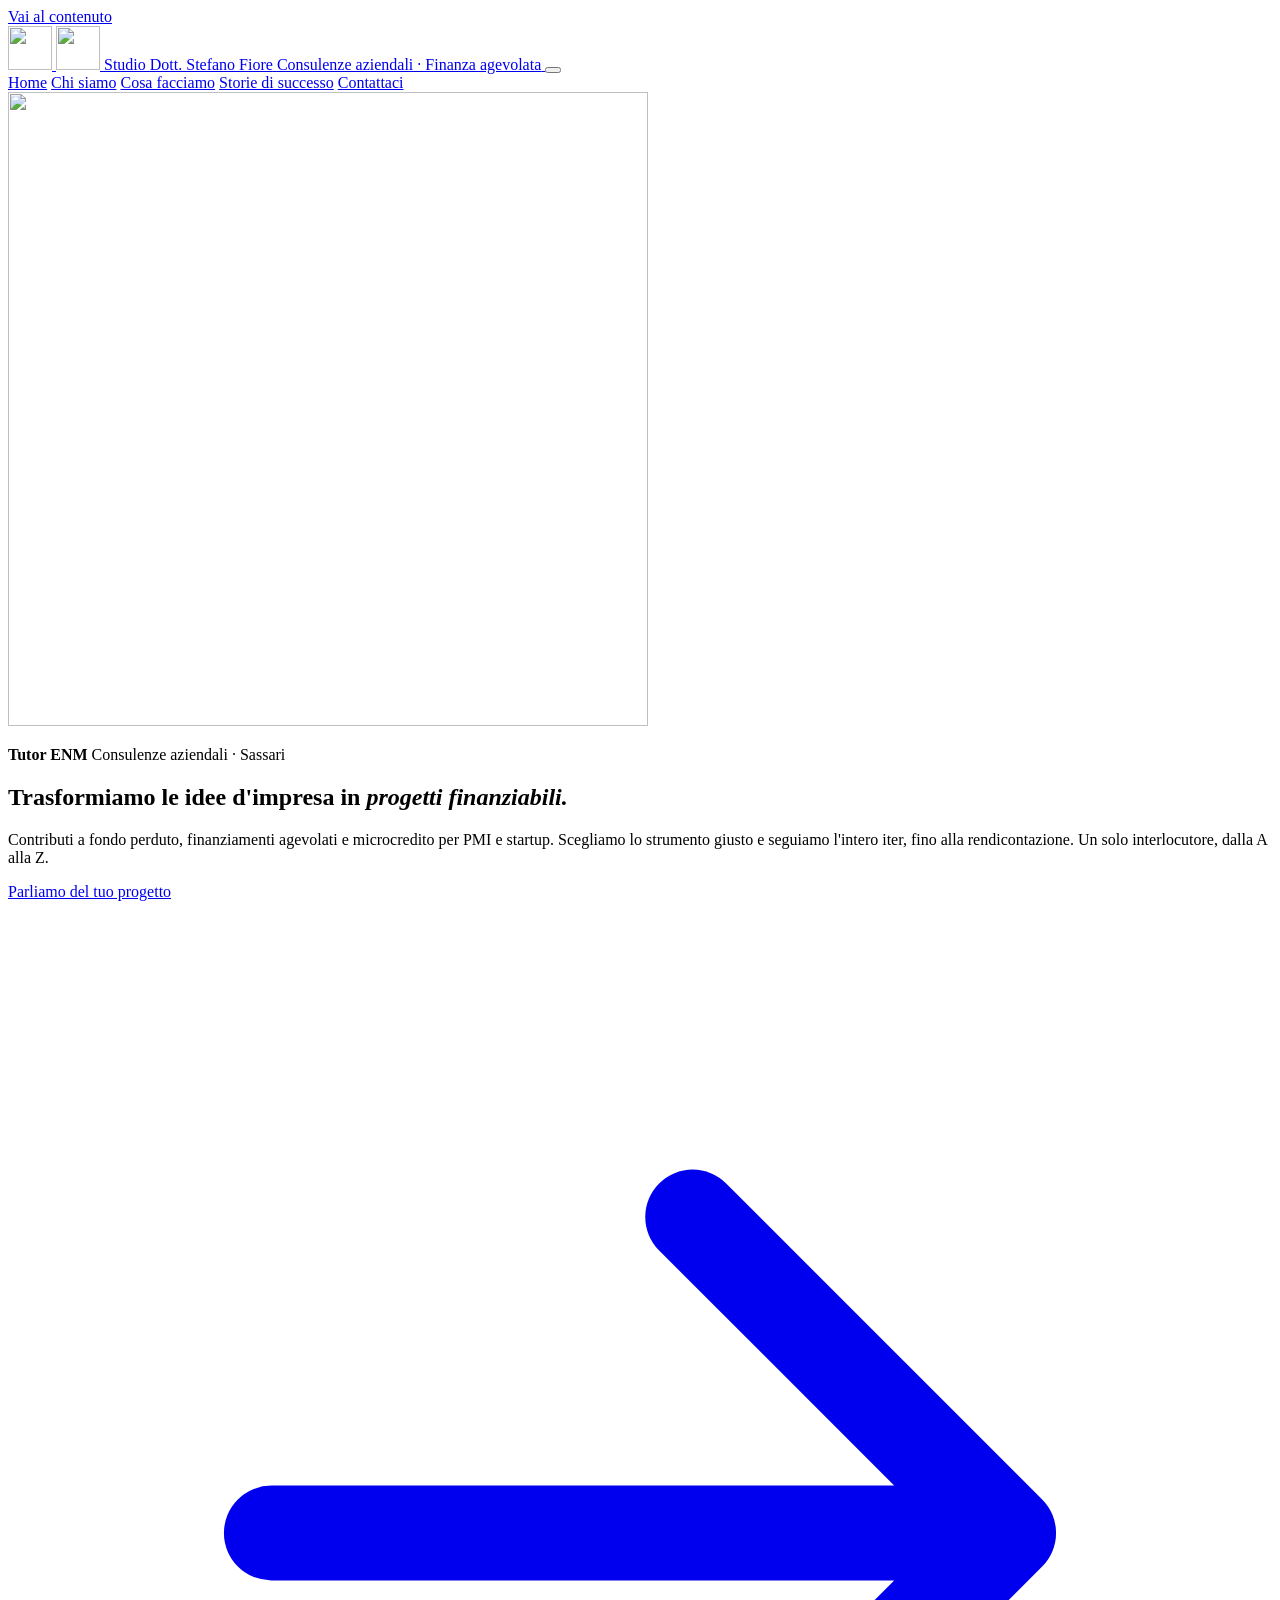
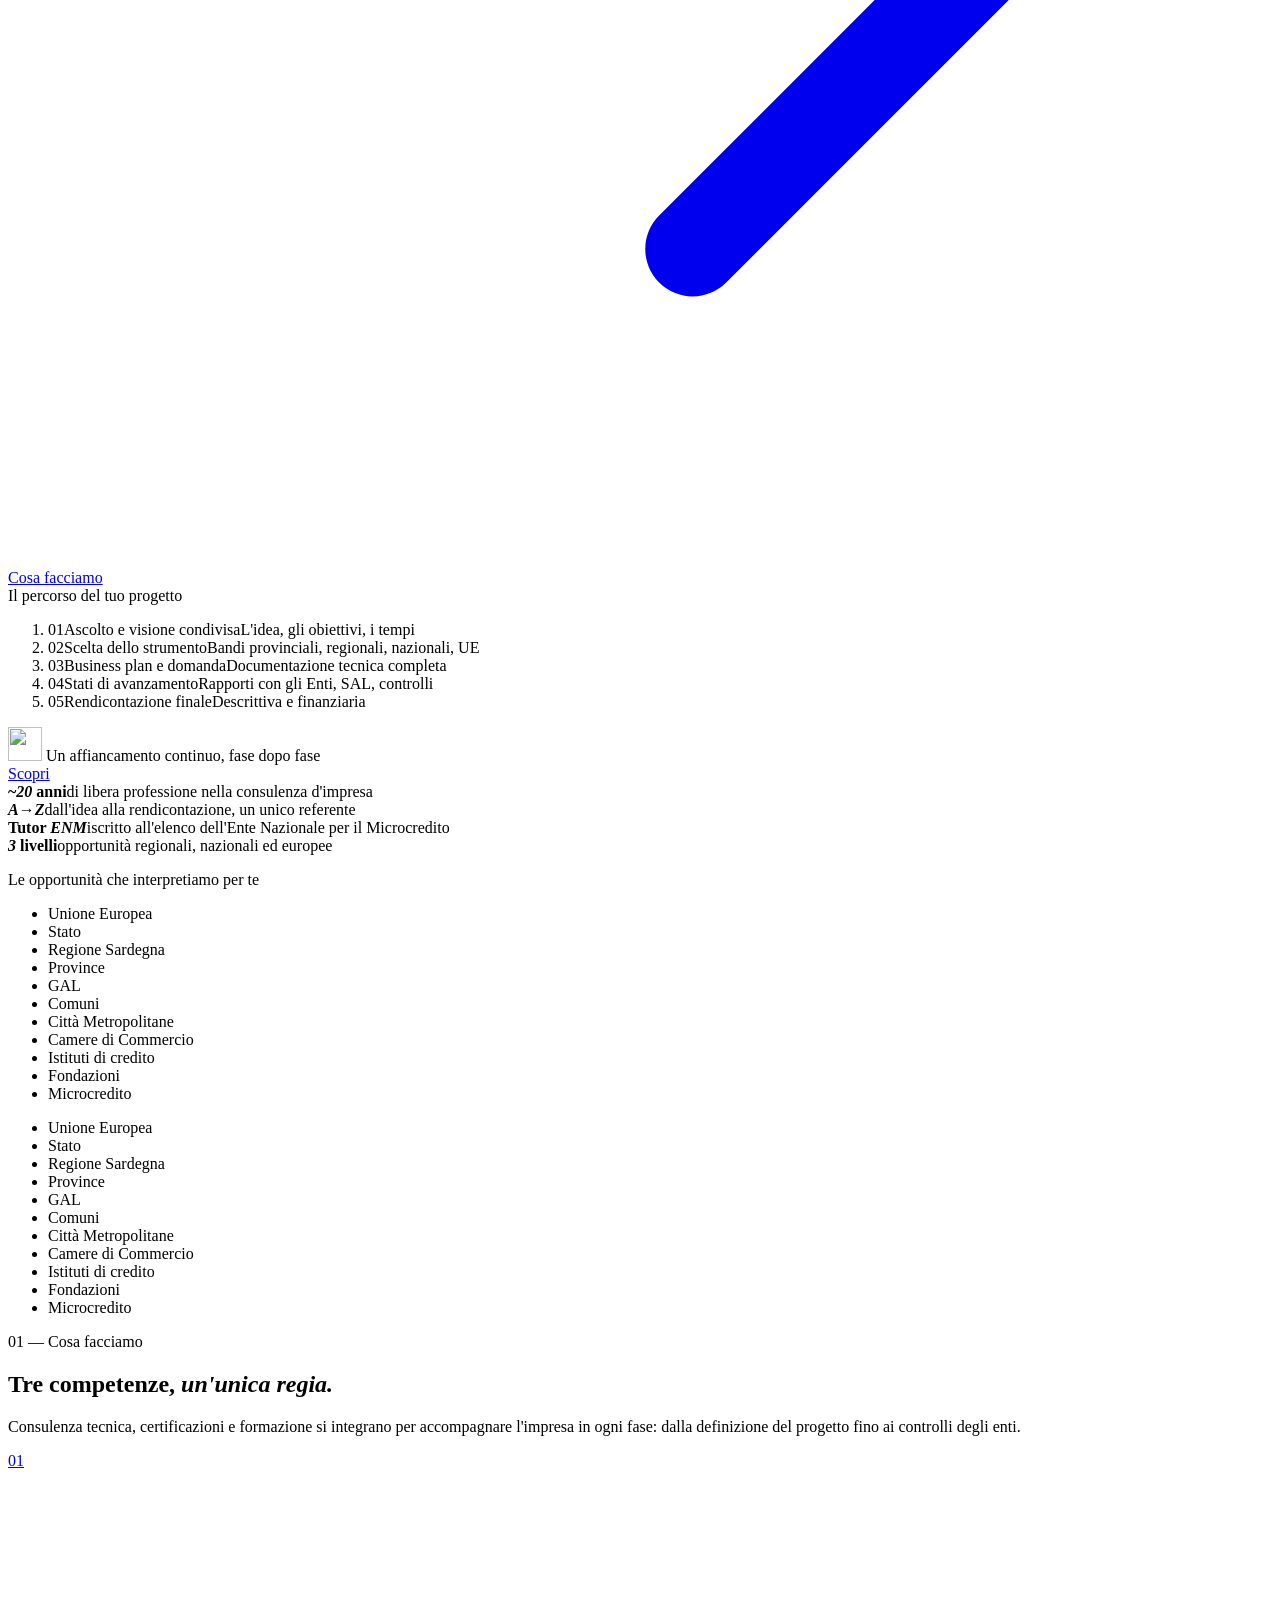
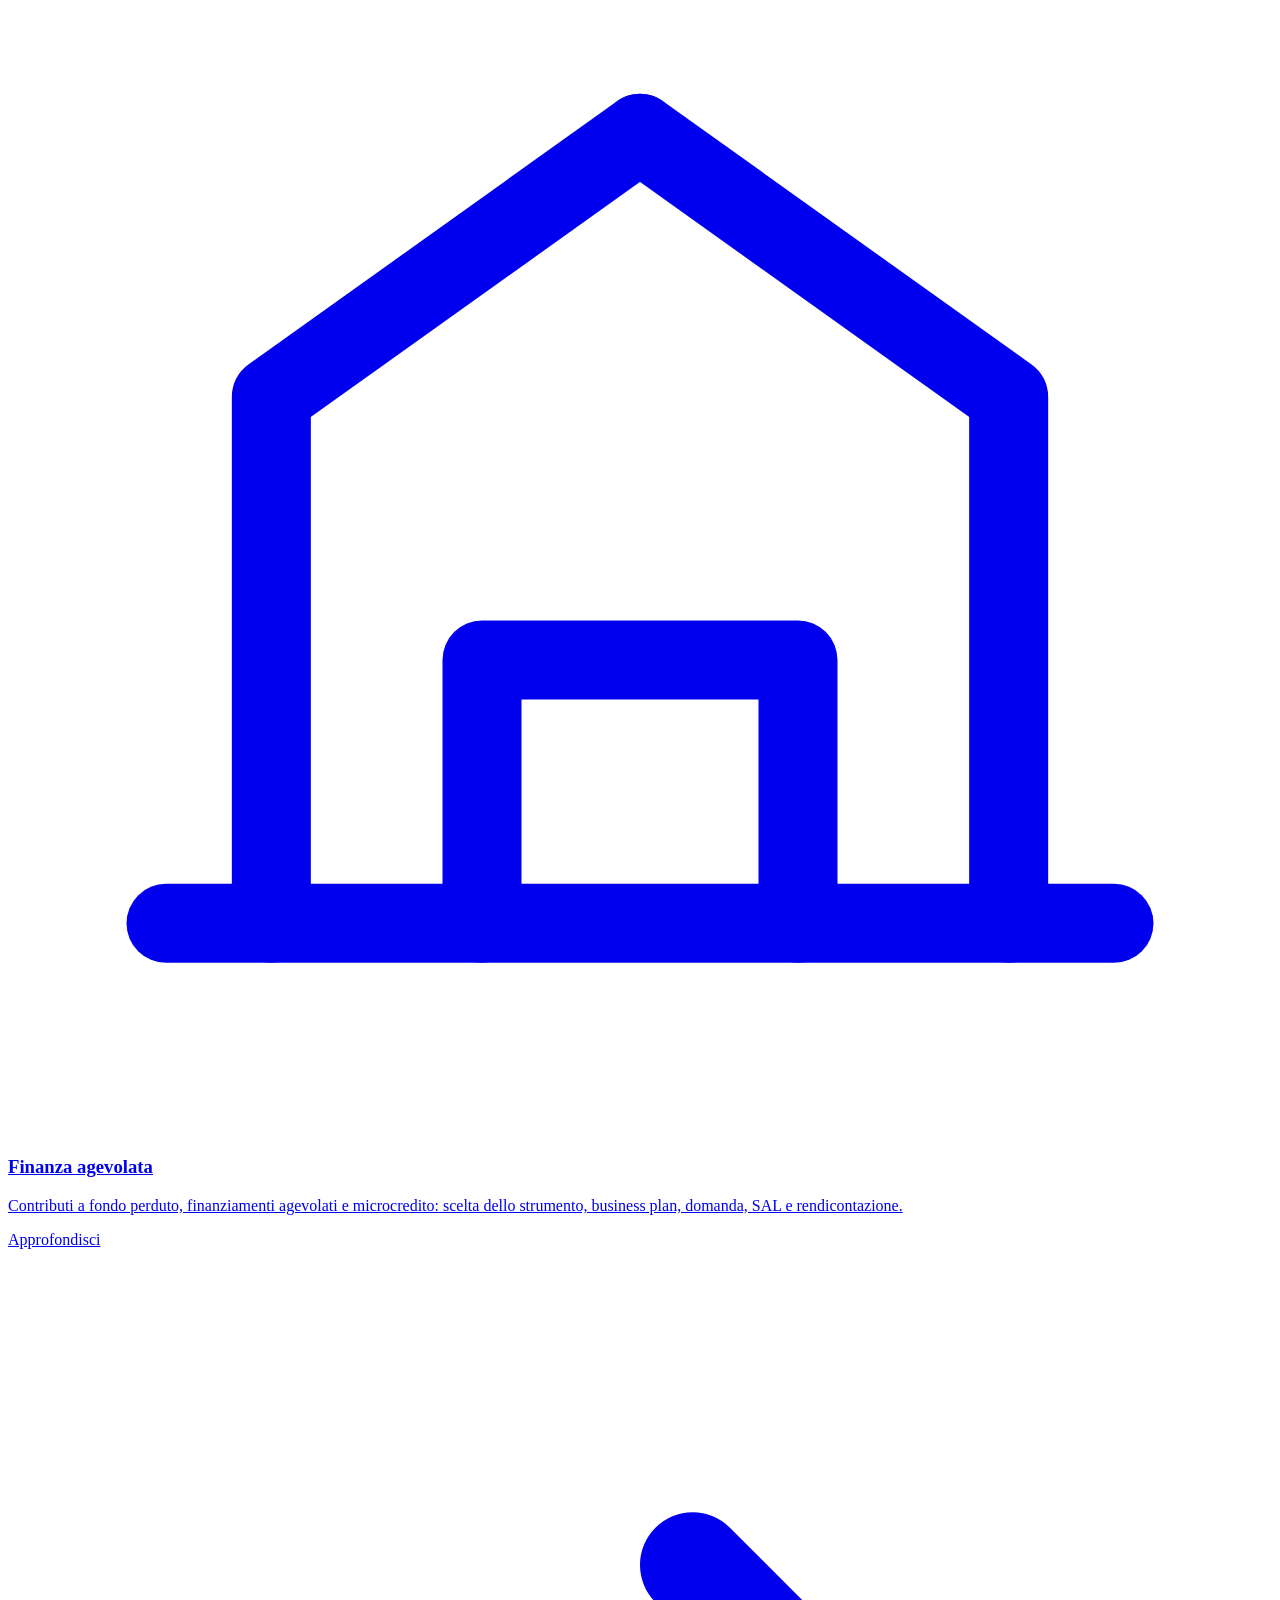
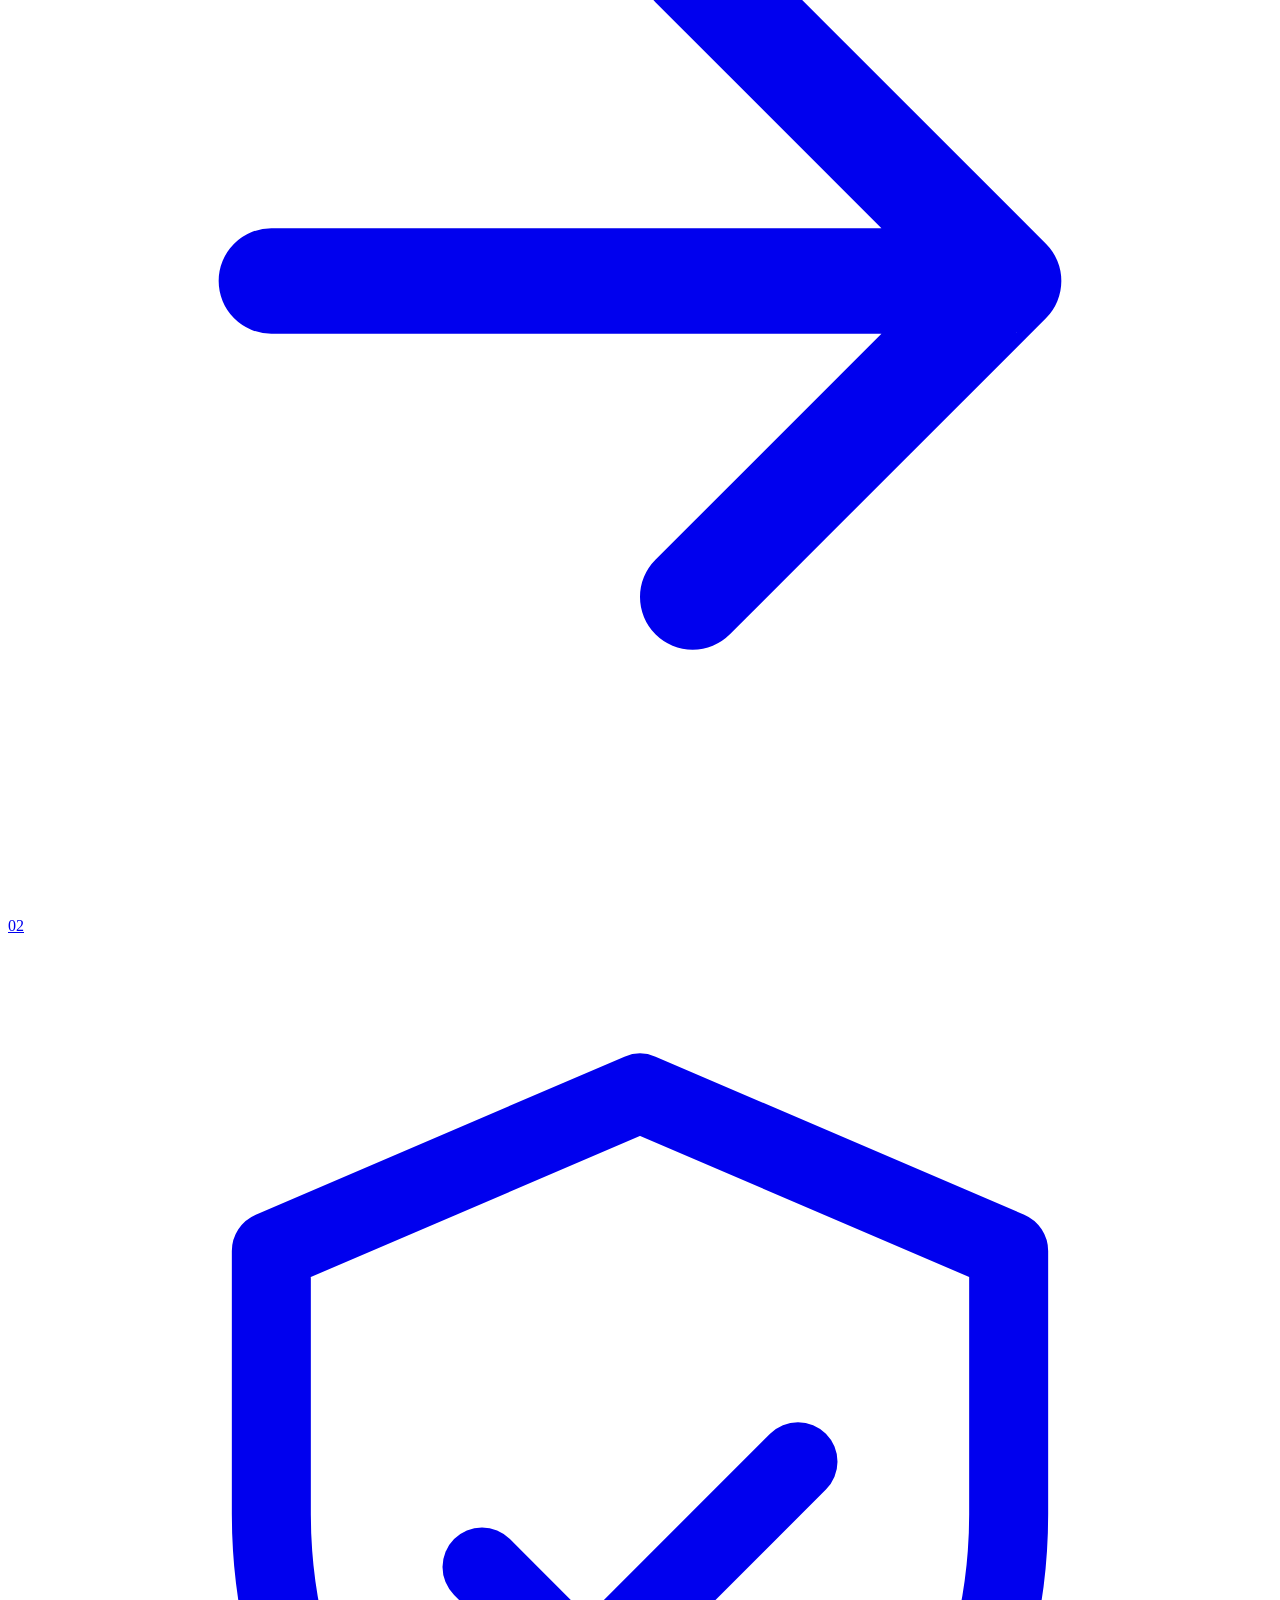
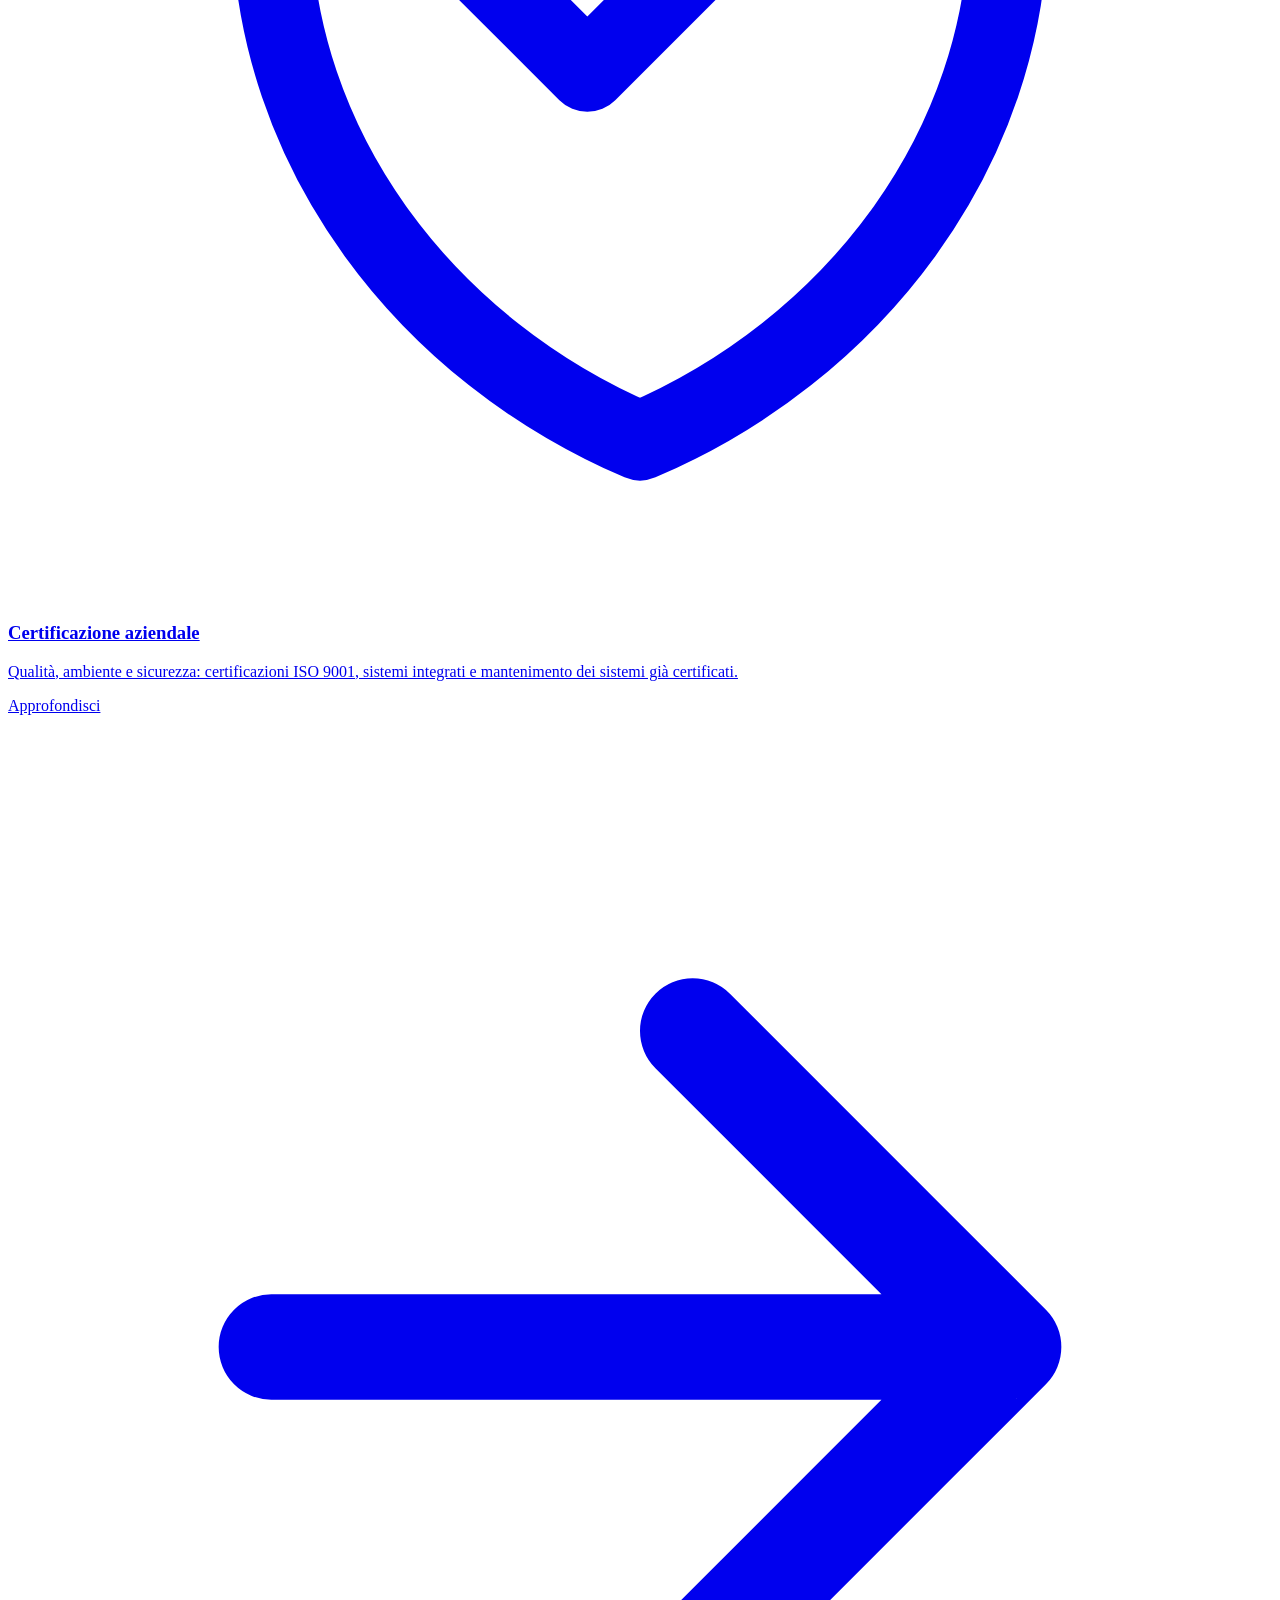
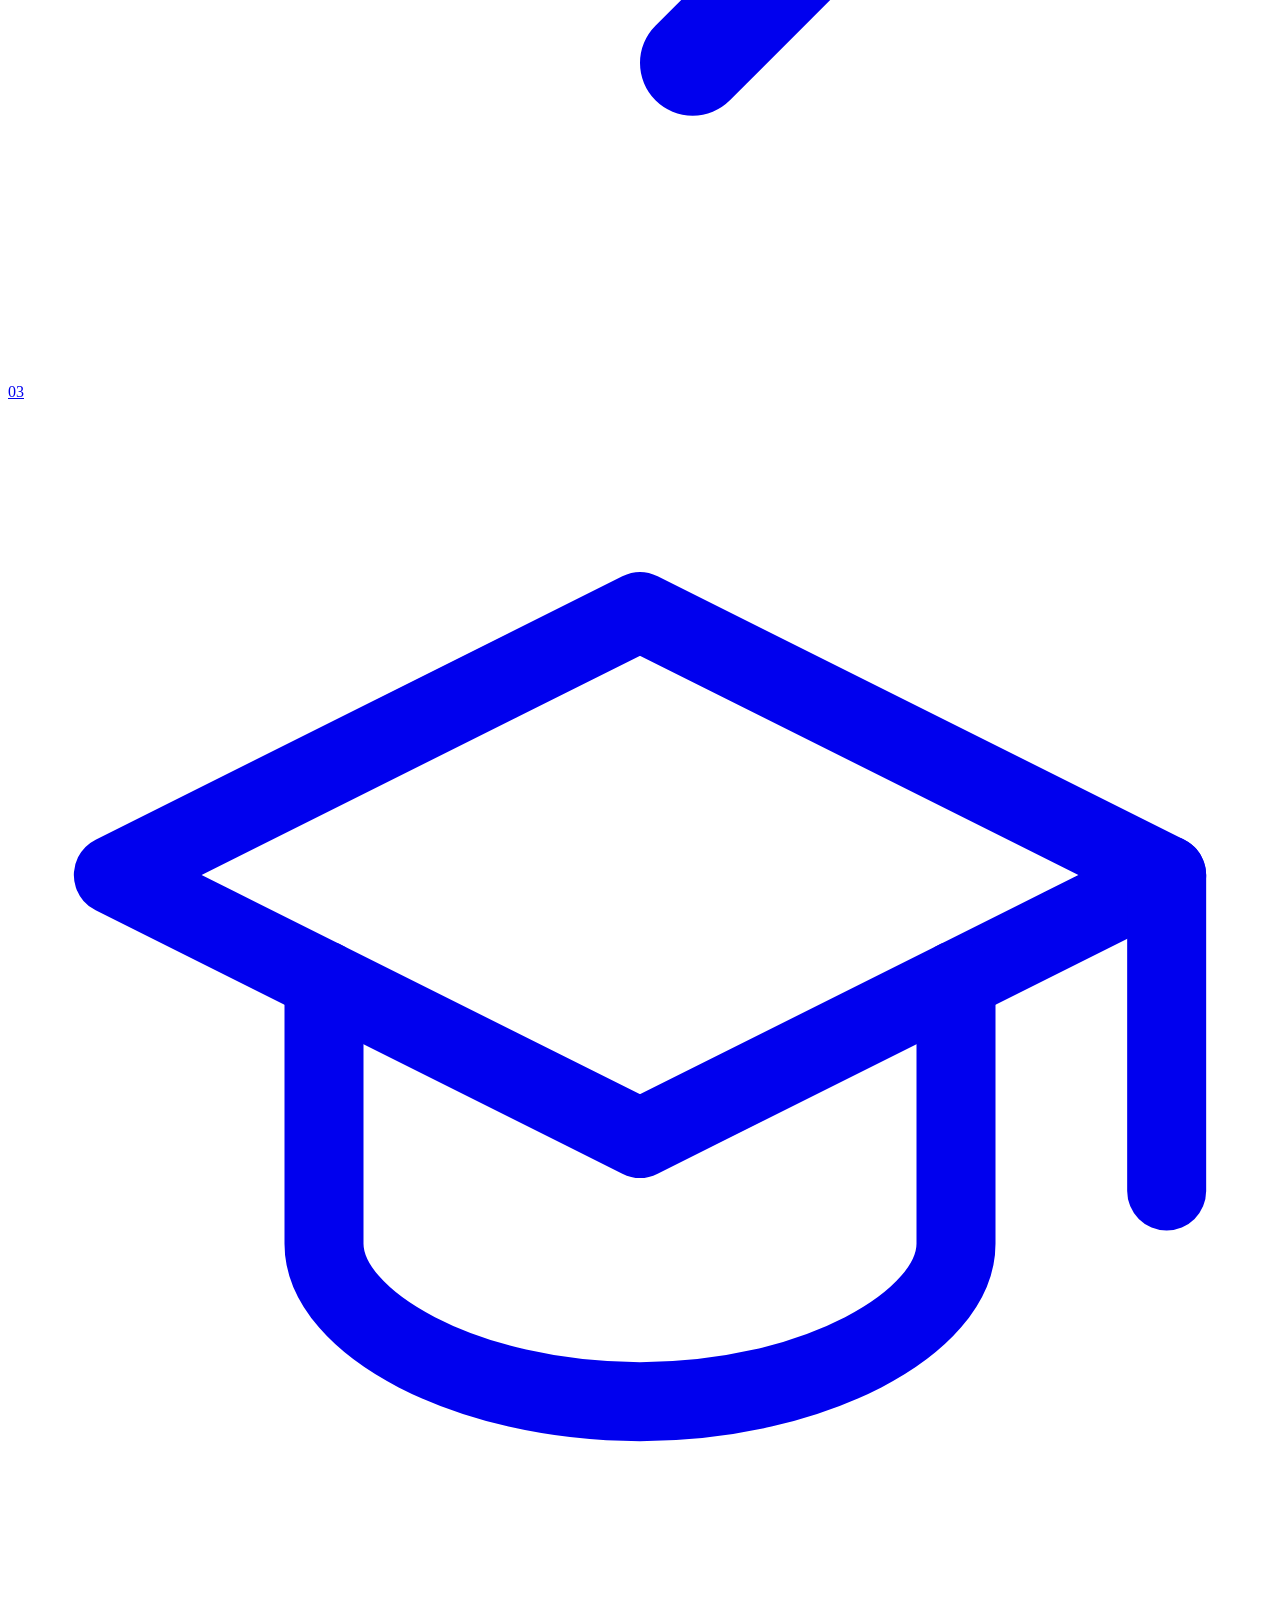
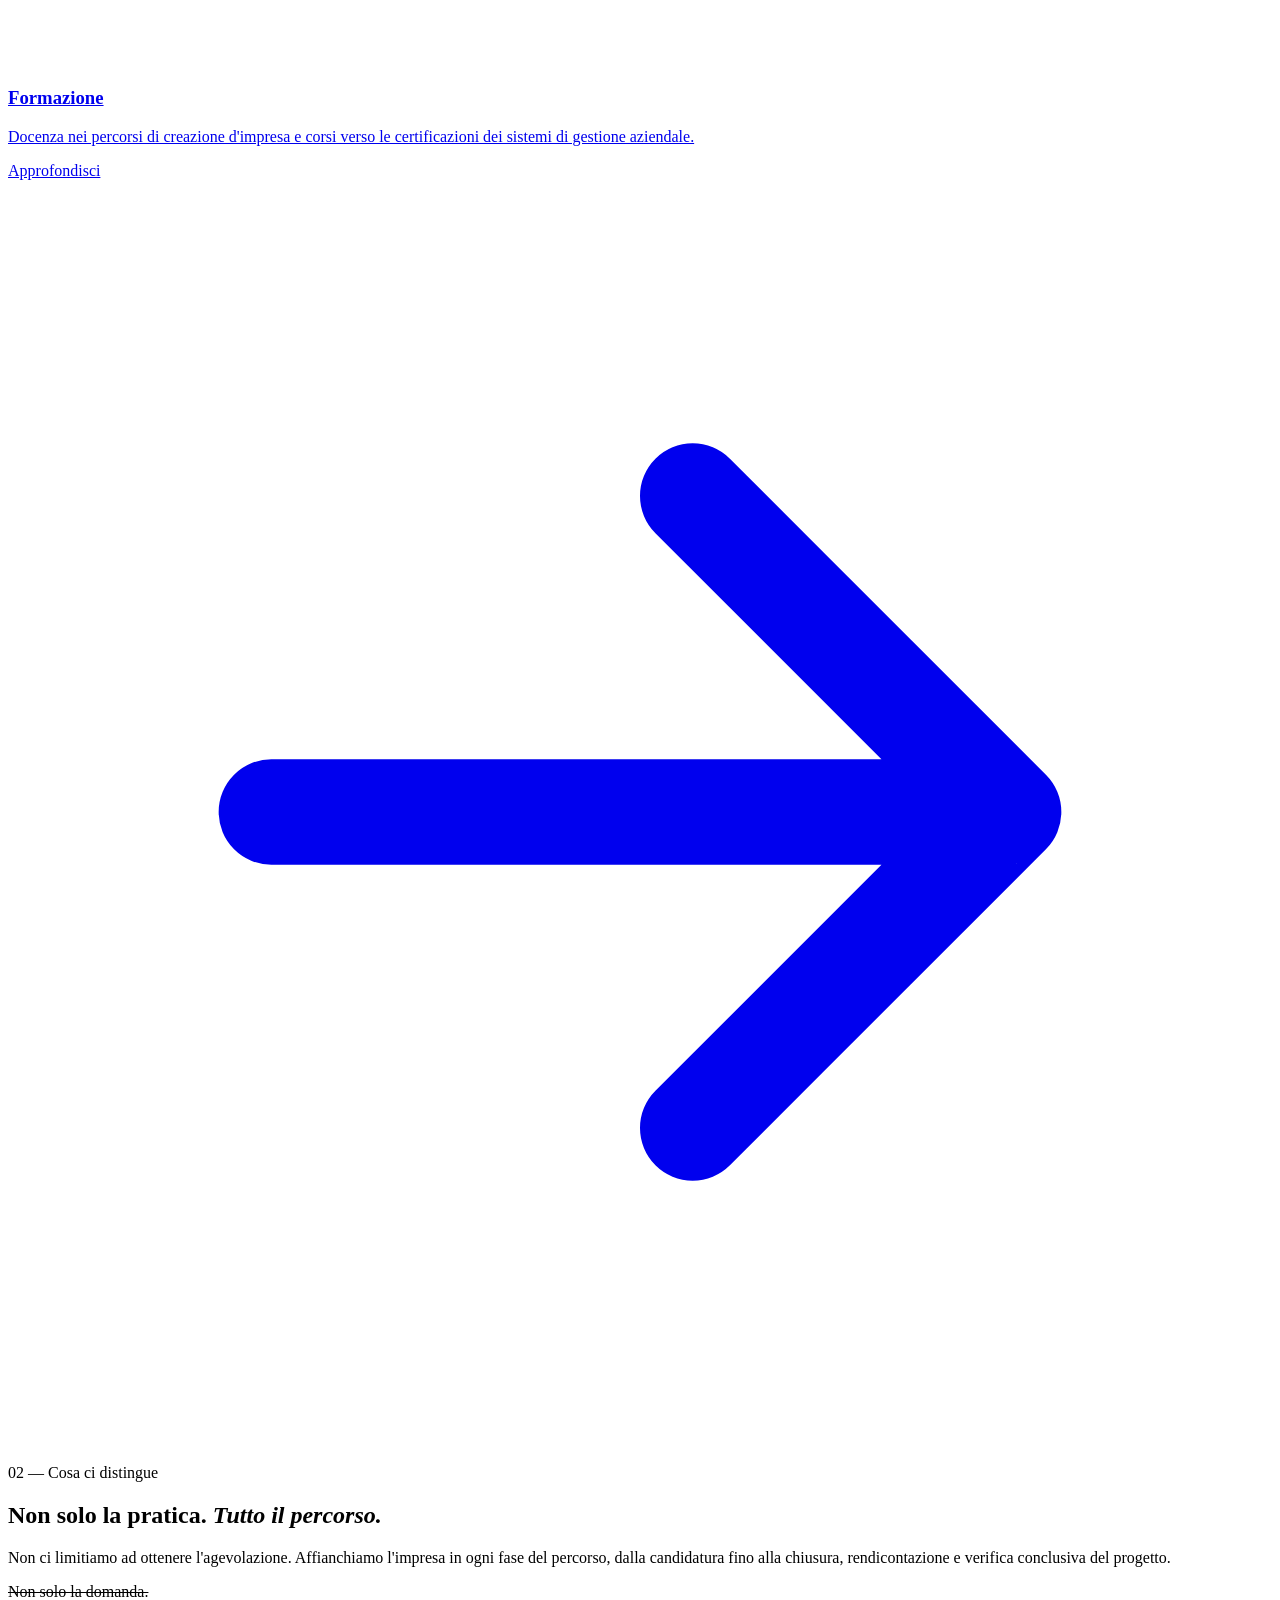
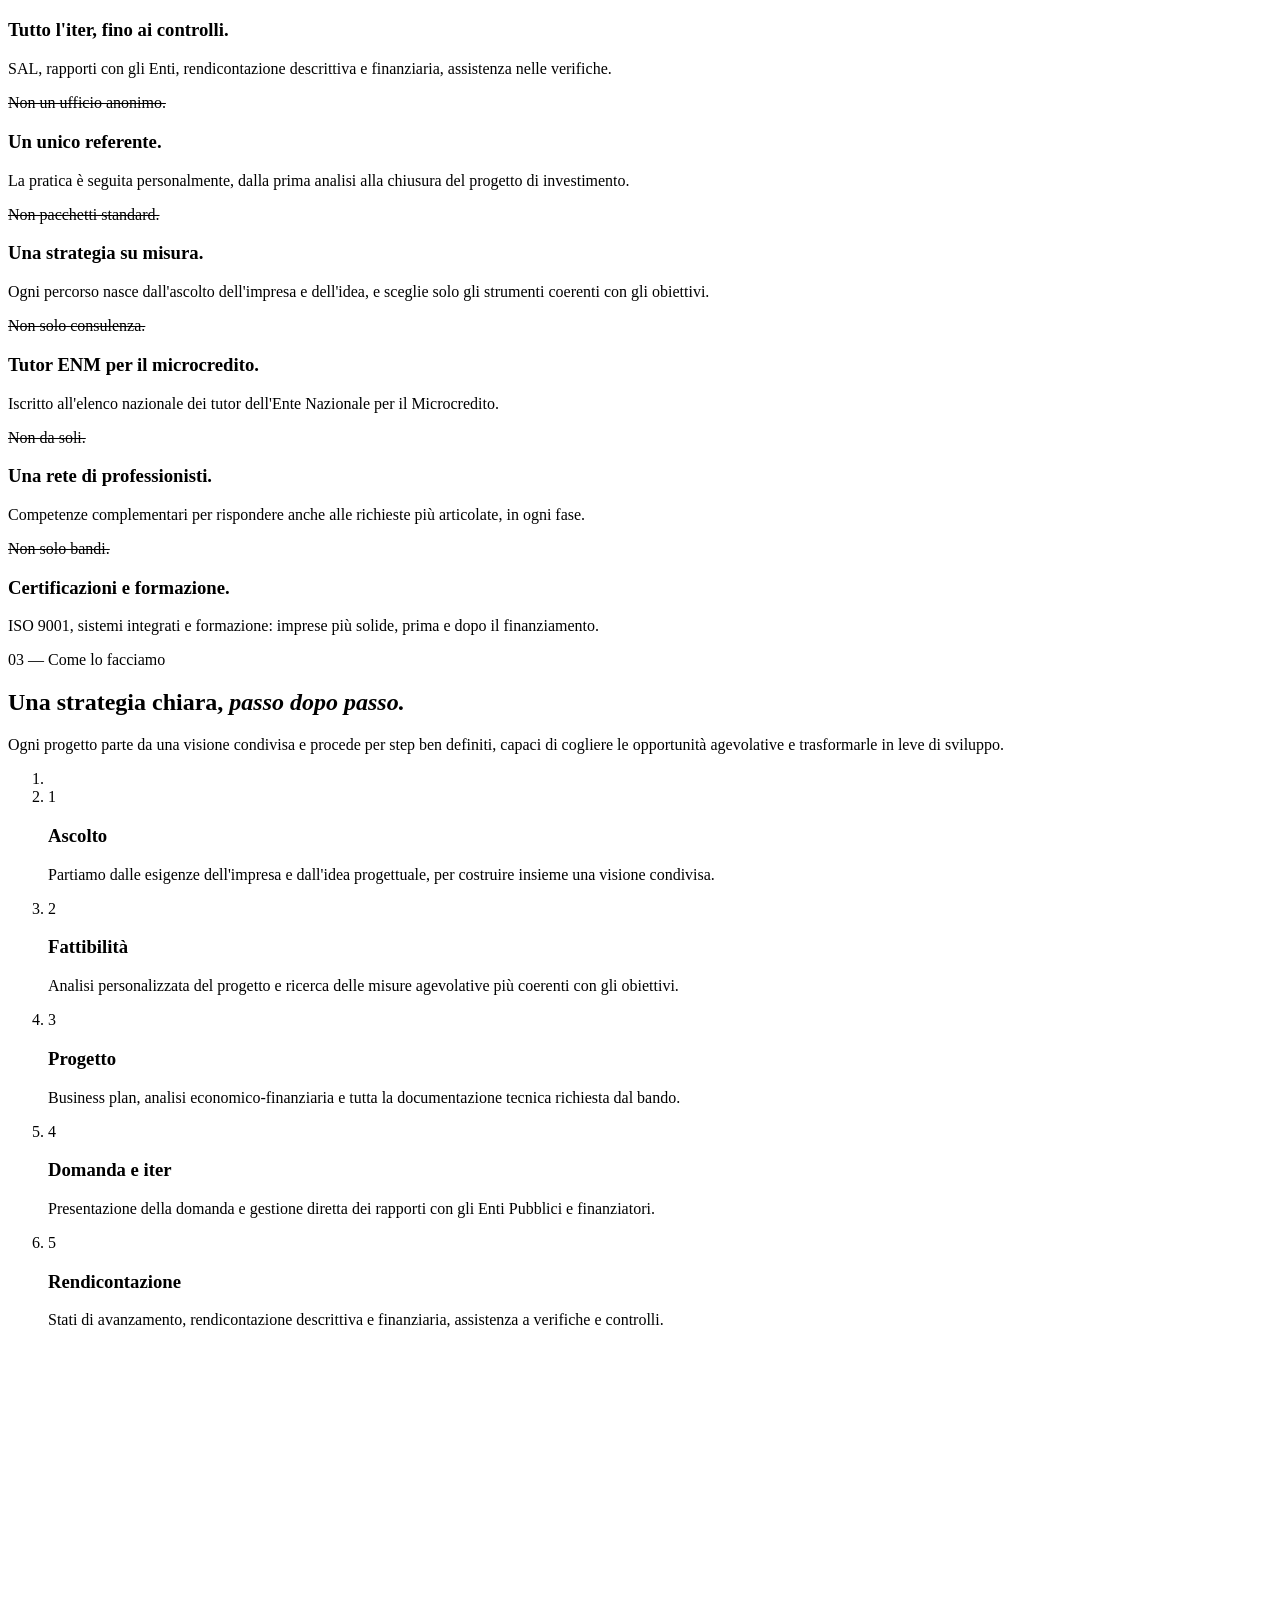
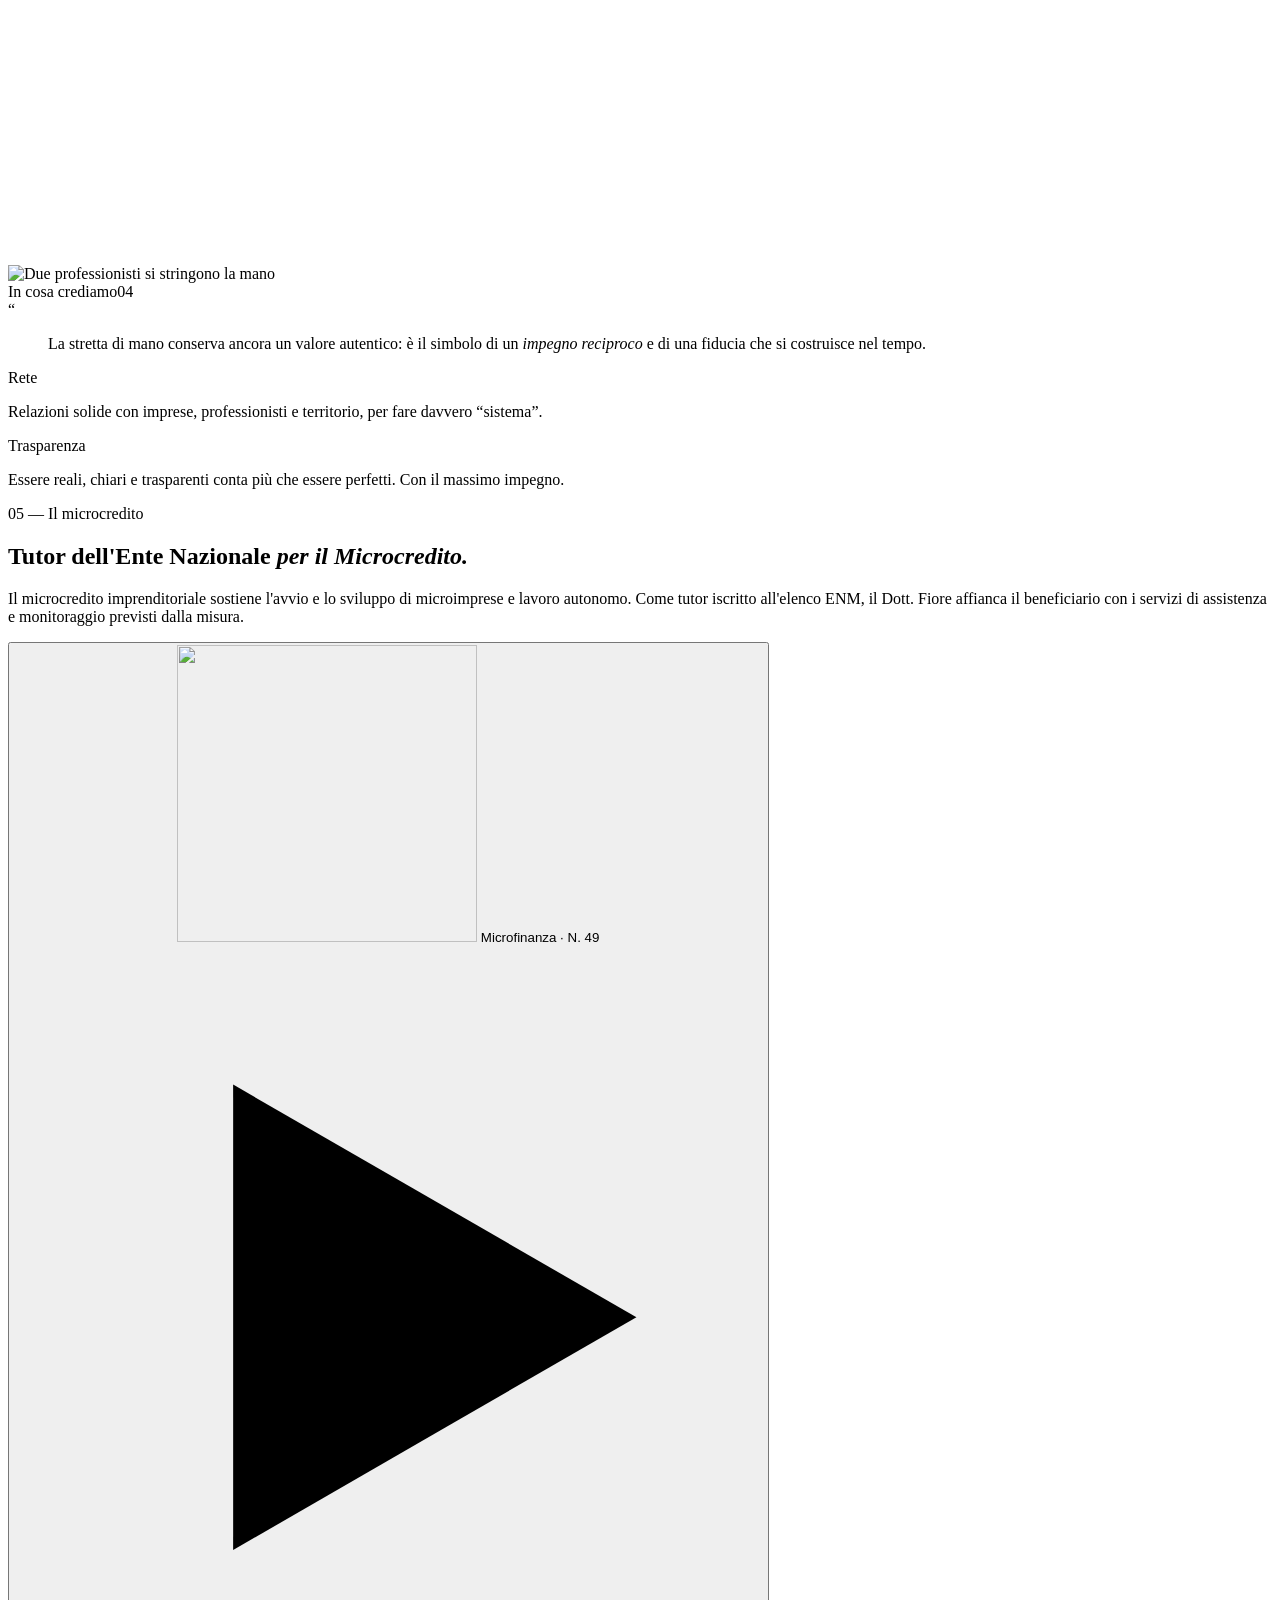
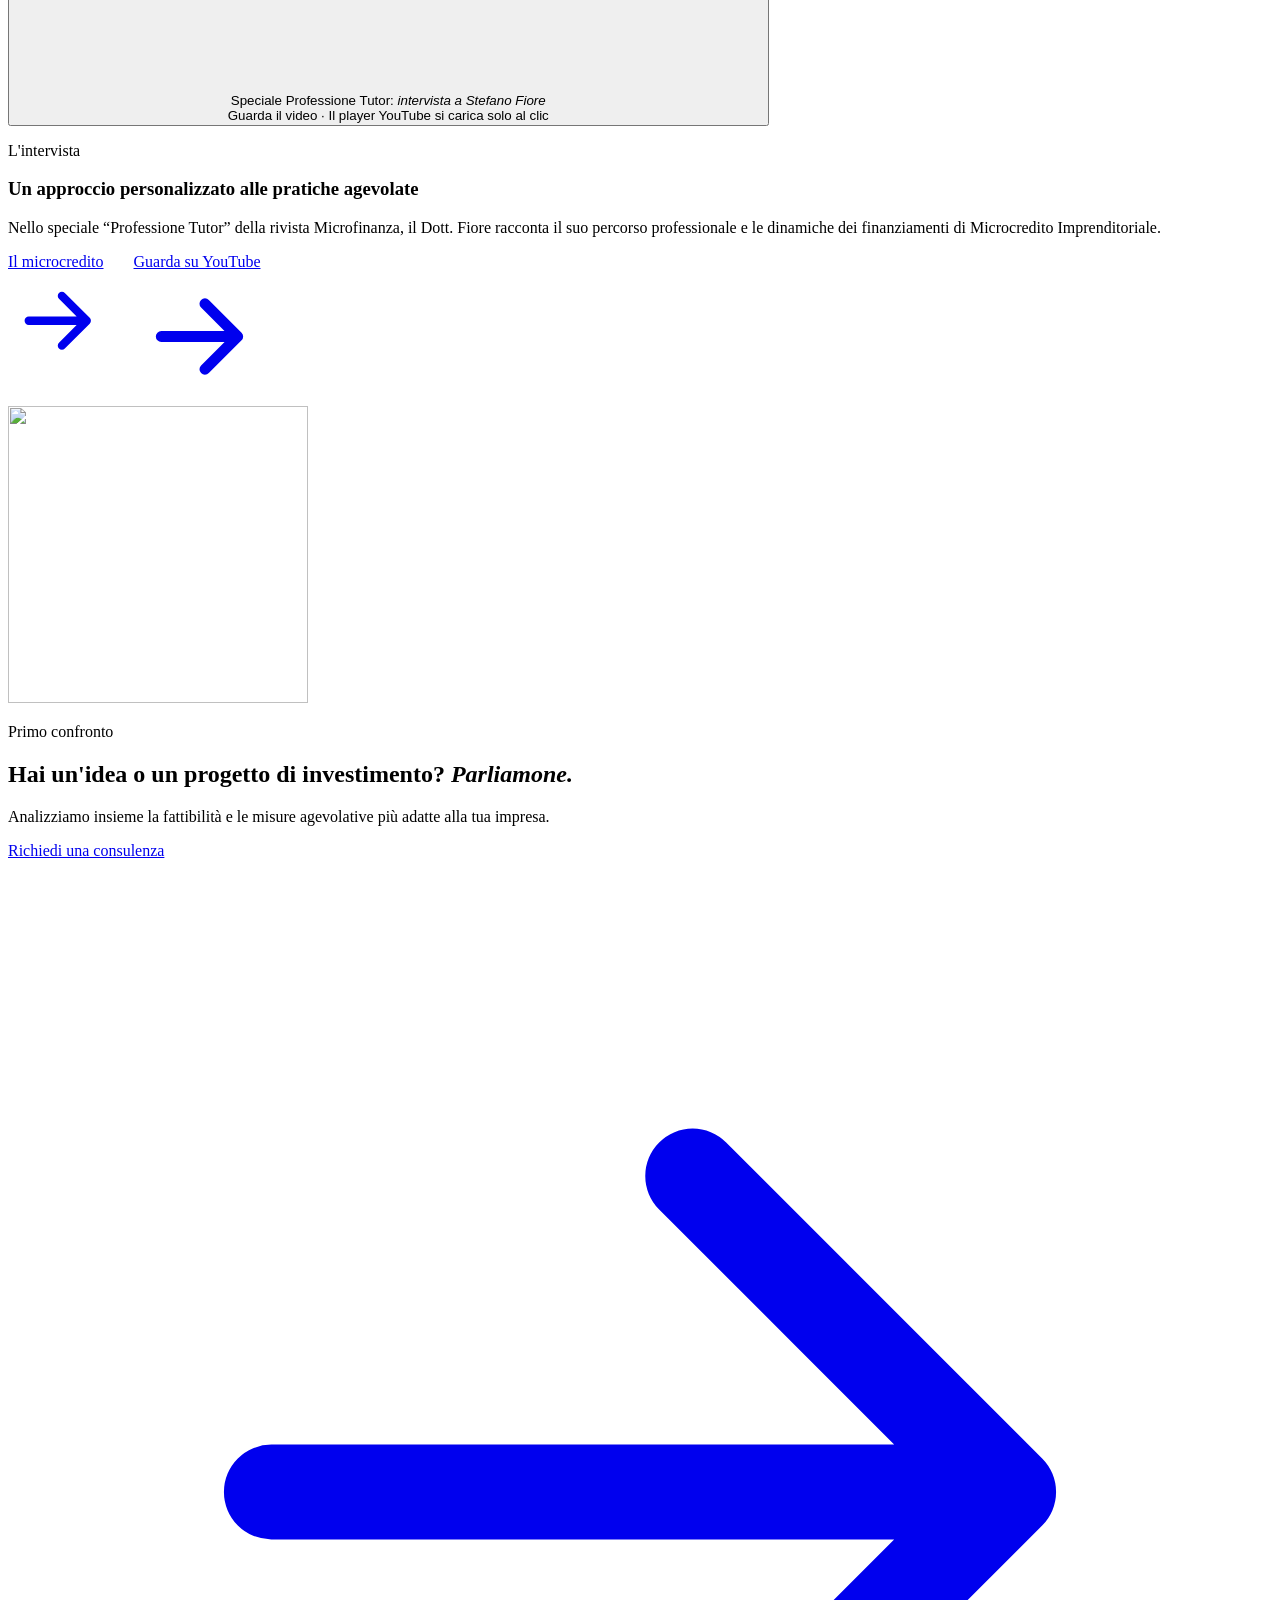
==== index.html @ 4f683758 "Aggiorna il testo di Cosa ci distingue con la revisione del Dott. Fiore" ====
<!DOCTYPE html>
<html lang="it" class="no-js">
<head>
  <meta charset="utf-8">
  <meta name="viewport" content="width=device-width, initial-scale=1, viewport-fit=cover">
  <title>Consulenze aziendali finanza agevolata. Studio Dott. Stefano Fiore</title>
  <meta name="description" content="Studio di Consulenza del Dott. Stefano Fiore: finanza agevolata, microcredito, bandi e contributi a fondo perduto per PMI e startup. Dall'idea alla rendicontazione, dalla A alla Z.">
  <meta name="robots" content="noindex, nofollow">
  <meta name="theme-color" content="#0a1230">
  <meta property="og:type" content="website">
  <meta property="og:title" content="Consulenze aziendali finanza agevolata. Studio Dott. Stefano Fiore">
  <meta property="og:description" content="Trasformiamo le idee d'impresa in progetti finanziabili. Consulenza in finanza agevolata e microcredito, dalla A alla Z.">
  <meta property="og:image" content="assets/img/logo.webp">
  <meta property="og:locale" content="it_IT">
  <link rel="icon" type="image/png" href="assets/img/favicon.png">
  <link rel="apple-touch-icon" href="assets/img/apple-touch-icon.png">
  <link rel="preload" href="assets/fonts/fraunces-latin-opsz-normal.woff2" as="font" type="font/woff2" crossorigin>
  <link rel="preload" href="assets/fonts/manrope-latin-wght-normal.woff2" as="font" type="font/woff2" crossorigin>
  <link rel="stylesheet" href="assets/css/style.css">
  <script type="application/ld+json">
  {
    "@context": "https://schema.org",
    "@type": "ProfessionalService",
    "name": "Studio di Consulenza Dott. Stefano Fiore",
    "description": "Consulenza in finanza agevolata, microcredito, certificazioni aziendali e formazione per PMI e startup.",
    "founder": { "@type": "Person", "name": "Stefano Fiore", "honorificPrefix": "Dott.", "jobTitle": "Consulente in finanza agevolata · Tutor ENM" },
    "address": { "@type": "PostalAddress", "addressLocality": "Sassari", "addressRegion": "Sardegna", "addressCountry": "IT" },
    "areaServed": ["Sardegna", "Italia"],
    "sameAs": ["https://www.linkedin.com/in/stefano-fiore-a02bb4a3/"]
  }
  </script>
</head>
<body>
<a class="skip-link" href="index.html#contenuto">Vai al contenuto</a>

<header class="site-header">
  <div class="container">
    <a aria-label='Studio Dott. Stefano Fiore — Home' class='brand' href='index.html'>
      <span class="brand-mark">
        <img class="logo-light" src="assets/img/logo-light.webp" alt="" width="44" height="44">
        <img class="logo-dark" src="assets/img/logo.webp" alt="" width="44" height="44">
      </span>
      <span class="brand-text">
        <span class="brand-name">Studio Dott. Stefano Fiore</span>
        <span class="brand-tag">Consulenze aziendali · Finanza agevolata</span>
      </span>
    </a>
    <button class="menu-toggle" type="button" aria-expanded="false" aria-controls="nav" aria-label="Apri il menu"><span></span><span></span></button>
    <nav class="nav" id="nav" aria-label="Principale">
      <a aria-current='page' href='index.html'>Home</a>
      <a href='chi-siamo.html'>Chi siamo</a>
      <a href='cosa-facciamo.html'>Cosa facciamo</a>
      <a href='storie-di-successo.html'>Storie di successo</a>
      <a class='nav-cta' href='contatti.html'>Contattaci</a>
    </nav>
  </div>
</header>

<main id="contenuto">

  <!-- HERO -->
  <section class="hero on-dark">
    <div class="glow glow--royal" aria-hidden="true"></div>
    <div class="glow glow--lav" aria-hidden="true"></div>
    <div class="glow glow--sky" aria-hidden="true"></div>
    <div class="iso-pattern" aria-hidden="true"></div>
    <img class="hero-mark" src="assets/img/logo-light.webp" alt="" aria-hidden="true" width="640" height="634">

    <div class="container hero-grid">
      <div>
        <p class="hero-badge reveal"><b>Tutor ENM</b> Consulenze aziendali · Sassari</p>
        <h1 class="reveal" data-delay="1">Trasformiamo le idee d'impresa in <em>progetti finanziabili.</em></h1>
        <p class="lead reveal" data-delay="2">Contributi a fondo perduto, finanziamenti agevolati e microcredito per PMI e startup. Scegliamo lo strumento giusto e seguiamo l'intero iter, fino alla rendicontazione. Un solo interlocutore, dalla A alla Z.</p>
        <div class="hero-actions reveal" data-delay="3">
          <a class='btn btn--primary' href='contatti.html'>Parliamo del tuo progetto
            <svg viewBox="0 0 24 24" fill="none" stroke="currentColor" stroke-width="1.8" stroke-linecap="round" stroke-linejoin="round" aria-hidden="true"><path d="M5 12h14M13 6l6 6-6 6"/></svg>
          </a>
          <a class='btn btn--ghost' href='cosa-facciamo.html'>Cosa facciamo</a>
        </div>
      </div>

      <aside class="journey reveal" data-delay="3" aria-label="Il percorso di un progetto agevolato">
        <div class="journey-head"><span>Il percorso del tuo progetto</span><span class="dot" aria-hidden="true"></span></div>
        <ol>
          <li class="is-active"><span class="step-dot">01</span><span><span class="step-title">Ascolto e visione condivisa</span><span class="step-sub">L'idea, gli obiettivi, i tempi</span></span></li>
          <li><span class="step-dot">02</span><span><span class="step-title">Scelta dello strumento</span><span class="step-sub">Bandi provinciali, regionali, nazionali, UE</span></span></li>
          <li><span class="step-dot">03</span><span><span class="step-title">Business plan e domanda</span><span class="step-sub">Documentazione tecnica completa</span></span></li>
          <li><span class="step-dot">04</span><span><span class="step-title">Stati di avanzamento</span><span class="step-sub">Rapporti con gli Enti, SAL, controlli</span></span></li>
          <li><span class="step-dot">05</span><span><span class="step-title">Rendicontazione finale</span><span class="step-sub">Descrittiva e finanziaria</span></span></li>
        </ol>
        <div class="journey-foot">
          <img class="journey-mark" src="assets/img/logo-light.webp" alt="" width="34" height="34">
          <span class="journey-status" aria-live="off">Un affiancamento continuo, fase dopo fase</span>
        </div>
      </aside>
    </div>

    <a class="hero-scroll" href="index.html#servizi" aria-label="Scorri alla sezione successiva">Scopri<span></span></a>
  </section>

  <!-- CREDENZIALI -->
  <section class="credentials on-dark" aria-label="In sintesi">
    <div class="container">
      <div class="credentials-grid">
        <div class="credential reveal"><strong>~<em>20</em> anni</strong><span>di libera professione nella consulenza d'impresa</span></div>
        <div class="credential reveal" data-delay="1"><strong><em>A</em>→<em>Z</em></strong><span>dall'idea alla rendicontazione, un unico referente</span></div>
        <div class="credential reveal" data-delay="2"><strong>Tutor <em>ENM</em></strong><span>iscritto all'elenco dell'Ente Nazionale per il Microcredito</span></div>
        <div class="credential reveal" data-delay="3"><strong><em>3</em> livelli</strong><span>opportunità regionali, nazionali ed europee</span></div>
      </div>
    </div>
  </section>

  <!-- TICKER ENTI -->
  <div class="ticker" aria-label="Da chi arrivano le agevolazioni">
    <p class="ticker-label">Le opportunità che interpretiamo per te</p>
    <div class="ticker-track">
      <ul>
        <li>Unione Europea</li><li>Stato</li><li>Regione Sardegna</li><li>Province</li><li>GAL</li><li>Comuni</li><li>Città Metropolitane</li><li>Camere di Commercio</li><li>Istituti di credito</li><li>Fondazioni</li><li>Microcredito</li>
      </ul>
      <ul aria-hidden="true">
        <li>Unione Europea</li><li>Stato</li><li>Regione Sardegna</li><li>Province</li><li>GAL</li><li>Comuni</li><li>Città Metropolitane</li><li>Camere di Commercio</li><li>Istituti di credito</li><li>Fondazioni</li><li>Microcredito</li>
      </ul>
    </div>
  </div>

  <!-- SERVIZI -->
  <section class="section" id="servizi">
    <div class="container">
      <div class="section-head">
        <div class="reveal">
          <p class="eyebrow">01 — Cosa facciamo</p>
          <h2>Tre competenze, <em>un'unica regia.</em></h2>
        </div>
        <p class="lead reveal" data-delay="1">Consulenza tecnica, certificazioni e formazione si integrano per accompagnare l'impresa in ogni fase: dalla definizione del progetto fino ai controlli degli enti.</p>
      </div>

      <div class="services">
        <a class='service service--feature reveal' href='cosa-facciamo.html#finanza-agevolata'>
          <span class="service-num">01</span>
          <span class="service-icon"><svg viewBox="0 0 24 24" fill="none" stroke="currentColor" stroke-width="1.5" stroke-linecap="round" stroke-linejoin="round" aria-hidden="true"><path d="M3 20h18"/><path d="M5 20V10l7-5 7 5v10"/><path d="M9 20v-5h6v5"/><path d="M12 5v0"/></svg></span>
          <h3>Finanza agevolata</h3>
          <p>Contributi a fondo perduto, finanziamenti agevolati e microcredito: scelta dello strumento, business plan, domanda, SAL e rendicontazione.</p>
          <span class="link-arrow">Approfondisci <svg viewBox="0 0 24 24" fill="none" stroke="currentColor" stroke-width="2" stroke-linecap="round" stroke-linejoin="round" aria-hidden="true"><path d="M5 12h14M13 6l6 6-6 6"/></svg></span>
        </a>
        <a class='service reveal' data-delay='1' href='cosa-facciamo.html#certificazioni'>
          <span class="service-num">02</span>
          <span class="service-icon"><svg viewBox="0 0 24 24" fill="none" stroke="currentColor" stroke-width="1.5" stroke-linecap="round" stroke-linejoin="round" aria-hidden="true"><path d="M12 3l7 3v5c0 4.5-3 8.3-7 10-4-1.7-7-5.5-7-10V6z"/><path d="M9 12l2 2 4-4"/></svg></span>
          <h3>Certificazione aziendale</h3>
          <p>Qualità, ambiente e sicurezza: certificazioni ISO 9001, sistemi integrati e mantenimento dei sistemi già certificati.</p>
          <span class="link-arrow">Approfondisci <svg viewBox="0 0 24 24" fill="none" stroke="currentColor" stroke-width="2" stroke-linecap="round" stroke-linejoin="round" aria-hidden="true"><path d="M5 12h14M13 6l6 6-6 6"/></svg></span>
        </a>
        <a class='service reveal' data-delay='2' href='cosa-facciamo.html#formazione'>
          <span class="service-num">03</span>
          <span class="service-icon"><svg viewBox="0 0 24 24" fill="none" stroke="currentColor" stroke-width="1.5" stroke-linecap="round" stroke-linejoin="round" aria-hidden="true"><path d="M2 9l10-5 10 5-10 5z"/><path d="M6 11v5c0 1.5 2.7 3 6 3s6-1.5 6-3v-5"/><path d="M22 9v6"/></svg></span>
          <h3>Formazione</h3>
          <p>Docenza nei percorsi di creazione d'impresa e corsi verso le certificazioni dei sistemi di gestione aziendale.</p>
          <span class="link-arrow">Approfondisci <svg viewBox="0 0 24 24" fill="none" stroke="currentColor" stroke-width="2" stroke-linecap="round" stroke-linejoin="round" aria-hidden="true"><path d="M5 12h14M13 6l6 6-6 6"/></svg></span>
        </a>
      </div>
    </div>
  </section>

  <!-- COSA CI DISTINGUE -->
  <section class="section section--white" id="differenza">
    <div class="container">
      <div class="section-head">
        <div class="reveal">
          <p class="eyebrow">02 — Cosa ci distingue</p>
          <h2>Non solo la pratica. <em>Tutto il percorso.</em></h2>
        </div>
        <p class="lead reveal" data-delay="1">Non ci limitiamo ad ottenere l'agevolazione. Affianchiamo l'impresa in ogni fase del percorso, dalla candidatura fino alla chiusura, rendicontazione e verifica conclusiva del progetto.</p>
      </div>
      <div class="diff-grid">
        <div class="diff reveal"><s>Non solo la domanda.</s><h3>Tutto l'iter, fino ai controlli.</h3><p>SAL, rapporti con gli Enti, rendicontazione descrittiva e finanziaria, assistenza nelle verifiche.</p></div>
        <div class="diff reveal" data-delay="1"><s>Non un ufficio anonimo.</s><h3>Un unico referente.</h3><p>La pratica è seguita personalmente, dalla prima analisi alla chiusura del progetto di investimento.</p></div>
        <div class="diff reveal" data-delay="2"><s>Non pacchetti standard.</s><h3>Una strategia su misura.</h3><p>Ogni percorso nasce dall'ascolto dell'impresa e dell'idea, e sceglie solo gli strumenti coerenti con gli obiettivi.</p></div>
        <div class="diff reveal"><s>Non solo consulenza.</s><h3>Tutor ENM per il microcredito.</h3><p>Iscritto all'elenco nazionale dei tutor dell'Ente Nazionale per il Microcredito.</p></div>
        <div class="diff reveal" data-delay="1"><s>Non da soli.</s><h3>Una rete di professionisti.</h3><p>Competenze complementari per rispondere anche alle richieste più articolate, in ogni fase.</p></div>
        <div class="diff reveal" data-delay="2"><s>Non solo bandi.</s><h3>Certificazioni e formazione.</h3><p>ISO 9001, sistemi integrati e formazione: imprese più solide, prima e dopo il finanziamento.</p></div>
      </div>
    </div>
  </section>

  <!-- METODO -->
  <section class="section">
    <div class="container">
      <div class="section-head">
        <div class="reveal">
          <p class="eyebrow">03 — Come lo facciamo</p>
          <h2>Una strategia chiara, <em>passo dopo passo.</em></h2>
        </div>
        <p class="lead reveal" data-delay="1">Ogni progetto parte da una visione condivisa e procede per step ben definiti, capaci di cogliere le opportunità agevolative e trasformarle in leve di sviluppo.</p>
      </div>

      <ol class="steps">
        <li class="progress-line" aria-hidden="true"></li>
        <li class="step"><span class="step-marker">1</span><div><h3>Ascolto</h3><p>Partiamo dalle esigenze dell'impresa e dall'idea progettuale, per costruire insieme una visione condivisa.</p></div></li>
        <li class="step"><span class="step-marker">2</span><div><h3>Fattibilità</h3><p>Analisi personalizzata del progetto e ricerca delle misure agevolative più coerenti con gli obiettivi.</p></div></li>
        <li class="step"><span class="step-marker">3</span><div><h3>Progetto</h3><p>Business plan, analisi economico-finanziaria e tutta la documentazione tecnica richiesta dal bando.</p></div></li>
        <li class="step"><span class="step-marker">4</span><div><h3>Domanda e iter</h3><p>Presentazione della domanda e gestione diretta dei rapporti con gli Enti Pubblici e finanziatori.</p></div></li>
        <li class="step"><span class="step-marker">5</span><div><h3>Rendicontazione</h3><p>Stati di avanzamento, rendicontazione descrittiva e finanziaria, assistenza a verifiche e controlli.</p></div></li>
      </ol>
    </div>
  </section>

  <!-- MANIFESTO -->
  <section class="section section--dark on-dark">
    <div class="glow glow--royal" style="width:520px;height:520px;right:-180px;bottom:-240px" aria-hidden="true"></div>
    <div class="container manifesto">
      <figure class="photo-frame" style="margin:0">
        <img src="assets/img/stretta-di-mano.webp" alt="Due professionisti si stringono la mano" width="1200" height="720" loading="lazy">
        <figcaption class="photo-caption"><span>In cosa crediamo</span><span>04</span></figcaption>
      </figure>
      <div>
        <span class="quote-mark reveal" aria-hidden="true">“</span>
        <blockquote class="quote reveal" data-delay="1">La stretta di mano conserva ancora un valore autentico: è il simbolo di un <em>impegno reciproco</em> e di una fiducia che si costruisce nel tempo.</blockquote>
        <div class="values reveal" data-delay="2" style="grid-template-columns:1fr 1fr">
          <div class="value"><span class="value-num">Rete</span><p>Relazioni solide con imprese, professionisti e territorio, per fare davvero “sistema”.</p></div>
          <div class="value"><span class="value-num">Trasparenza</span><p>Essere reali, chiari e trasparenti conta più che essere perfetti. Con il massimo impegno.</p></div>
        </div>
      </div>
    </div>
  </section>

  <!-- INTERVISTA -->
  <section class="section section--white">
    <div class="container">
      <div class="section-head">
        <div class="reveal">
          <p class="eyebrow">05 — Il microcredito</p>
          <h2>Tutor dell'Ente Nazionale <em>per il Microcredito.</em></h2>
        </div>
        <p class="lead reveal" data-delay="1">Il microcredito imprenditoriale sostiene l'avvio e lo sviluppo di microimprese e lavoro autonomo. Come tutor iscritto all'elenco ENM, il Dott. Fiore affianca il beneficiario con i servizi di assistenza e monitoraggio previsti dalla misura.</p>
      </div>

      <div class="video-card reveal">
        <div class="video-embed">
          <button class="video-poster" type="button" data-youtube="oFjdlyHHA90" data-start="47" data-title="Speciale Professione Tutor — Intervista a Stefano Fiore">
            <span class="iso-pattern" aria-hidden="true"></span>
            <img class="video-poster-mark" src="assets/img/logo-light.webp" alt="" aria-hidden="true" width="300" height="297">
            <span class="video-poster-top">Microfinanza · N. 49</span>
            <span class="play" aria-hidden="true"><svg viewBox="0 0 24 24" fill="currentColor"><path d="M7 4.5v15l13-7.5z"/></svg></span>
            <span>
              <span class="video-poster-title">Speciale Professione Tutor: <em>intervista a Stefano Fiore</em></span><br>
              <span class="video-note">Guarda il video · Il player YouTube si carica solo al clic</span>
            </span>
          </button>
        </div>
        <div class="video-body on-dark">
          <p class="eyebrow">L'intervista</p>
          <h3>Un approccio personalizzato alle pratiche agevolate</h3>
          <p>Nello speciale “Professione Tutor” della rivista Microfinanza, il Dott. Fiore racconta il suo percorso professionale e le dinamiche dei finanziamenti di Microcredito Imprenditoriale.</p>
          <p style="display:flex;flex-wrap:wrap;gap:12px 26px;margin:0"><a class='link-arrow' href='cosa-facciamo.html#microcredito'>Il microcredito <svg viewBox="0 0 24 24" fill="none" stroke="currentColor" stroke-width="2" stroke-linecap="round" stroke-linejoin="round" aria-hidden="true"><path d="M5 12h14M13 6l6 6-6 6"/></svg></a><a class="link-arrow" href="https://www.youtube.com/watch?v=oFjdlyHHA90&amp;t=47s" target="_blank" rel="noopener">Guarda su YouTube <svg viewBox="0 0 24 24" fill="none" stroke="currentColor" stroke-width="2" stroke-linecap="round" stroke-linejoin="round" aria-hidden="true"><path d="M5 12h14M13 6l6 6-6 6"/></svg></a></p>
        </div>
      </div>
    </div>
  </section>

  <!-- CTA -->
  <section class="section section--tight">
    <div class="container">
      <div class="cta-band on-dark reveal">
        <div class="glow glow--royal" aria-hidden="true"></div>
        <div class="glow glow--sky" aria-hidden="true"></div>
        <img class="cta-band-mark" src="assets/img/logo-light.webp" alt="" aria-hidden="true" width="300" height="297">
        <p class="eyebrow">Primo confronto</p>
        <h2>Hai un'idea o un progetto di investimento? <em>Parliamone.</em></h2>
        <p class="lead">Analizziamo insieme la fattibilità e le misure agevolative più adatte alla tua impresa.</p>
        <div class="cta-actions">
          <a class='btn btn--light' href='contatti.html'>Richiedi una consulenza
            <svg viewBox="0 0 24 24" fill="none" stroke="currentColor" stroke-width="1.8" stroke-linecap="round" stroke-linejoin="round" aria-hidden="true"><path d="M5 12h14M13 6l6 6-6 6"/></svg>
          </a>
          <a class='btn btn--ghost' href='storie-di-successo.html'>Storie di successo</a>
        </div>
      </div>
    </div>
  </section>

</main>

<footer class="site-footer on-dark">
  <div class="glow glow--royal" aria-hidden="true"></div>
  <div class="container">
    <div class="footer-top">
      <div class="footer-brand">
        <img src="assets/img/logo-light.webp" alt="Logo Studio Dott. Stefano Fiore" width="64" height="63" loading="lazy">
        <p>Studio Dott. Stefano Fiore — <em>consulenze aziendali</em> e finanza agevolata per le PMI.</p>
      </div>
      <div class="footer-col">
        <h4>Studio</h4>
        <ul>
          <li><a href='chi-siamo.html'>Chi siamo</a></li>
          <li><a href='cosa-facciamo.html'>Cosa facciamo</a></li>
          <li><a href='storie-di-successo.html'>Storie di successo</a></li>
          <li><a href='contatti.html'>Contattaci</a></li>
        </ul>
      </div>
      <div class="footer-col">
        <h4>Servizi</h4>
        <ul>
          <li><a href='cosa-facciamo.html#finanza-agevolata'>Finanza agevolata</a></li>
          <li><a href='cosa-facciamo.html#microcredito'>Microcredito</a></li>
          <li><a href='cosa-facciamo.html#certificazioni'>Certificazioni</a></li>
          <li><a href='cosa-facciamo.html#formazione'>Formazione</a></li>
        </ul>
      </div>
      <div class="footer-col">
        <h4>Contatti</h4>
        <ul>
          <li>Sassari · Sardegna</li>
          <li><a href="mailto:[email-da-inserire]">[email da inserire]</a></li>
          <li><a href="tel:[telefono]">[telefono da inserire]</a></li>
          <li><a href="https://www.linkedin.com/in/stefano-fiore-a02bb4a3/" target="_blank" rel="noopener">LinkedIn</a></li>
        </ul>
      </div>
    </div>
    <nav class="social" aria-label="Social e messaggistica">
      <a class="social-btn social-wa" href="https://wa.me/" target="_blank" rel="noopener" aria-label="WhatsApp">
        <svg viewBox="0 0 24 24" aria-hidden="true" fill="none">
  <path d="M6.2 4.8h11.6A3.2 3.2 0 0 1 21 8v5.2a3.2 3.2 0 0 1-3.2 3.2h-4.15l-3.7 2.85c-.55.42-1.35.03-1.35-.66v-2.19H6.2A3.2 3.2 0 0 1 3 13.2V8a3.2 3.2 0 0 1 3.2-3.2Z" stroke="currentColor" stroke-width="1.6"/>
  <circle cx="9" cy="10.4" r="1" fill="currentColor"/>
  <circle cx="12" cy="10.4" r="1" fill="currentColor"/>
  <circle cx="15" cy="10.4" r="1" fill="currentColor"/>
</svg>
        <span>WhatsApp</span>
      </a>
      <a class="social-btn" href="https://www.linkedin.com/in/stefano-fiore-a02bb4a3/" target="_blank" rel="noopener" aria-label="LinkedIn">
        <svg viewBox="0 0 24 24" aria-hidden="true"><path fill="currentColor" d="M4.98 3.5a2.5 2.5 0 1 1 0 5 2.5 2.5 0 0 1 0-5zM3 9.5h4V21H3zM9.5 9.5h3.8v1.6h.05c.53-1 1.83-2.05 3.77-2.05 4.03 0 4.78 2.65 4.78 6.1V21h-4v-5.2c0-1.24-.02-2.84-1.73-2.84-1.73 0-2 1.35-2 2.75V21h-4z"/></svg>
        <span>LinkedIn</span>
      </a>
      <a class="social-btn" href="https://www.facebook.com/studiostefanofiore" target="_blank" rel="noopener" aria-label="Facebook">
        <svg viewBox="0 0 24 24" aria-hidden="true"><path fill="currentColor" d="M14 9h3V6h-3c-1.7 0-3 1.3-3 3v2H9v3h2v7h3v-7h2.6l.4-3H14V9z"/></svg>
        <span>Facebook</span>
      </a>
      <a class="social-btn" href="https://www.instagram.com/studiostefanofiore/" target="_blank" rel="noopener" aria-label="Instagram">
        <svg viewBox="0 0 24 24" aria-hidden="true"><path fill="currentColor" d="M7 3h10a4 4 0 0 1 4 4v10a4 4 0 0 1-4 4H7a4 4 0 0 1-4-4V7a4 4 0 0 1 4-4zm10 2H7a2 2 0 0 0-2 2v10a2 2 0 0 0 2 2h10a2 2 0 0 0 2-2V7a2 2 0 0 0-2-2zm-5 3.2A3.8 3.8 0 1 1 8.2 12 3.8 3.8 0 0 1 12 8.2zm0 2A1.8 1.8 0 1 0 13.8 12 1.8 1.8 0 0 0 12 10.2zM17.4 6.6a1 1 0 1 1-1 1 1 1 0 0 1 1-1z"/></svg>
        <span>Instagram</span>
      </a>
    </nav>
    <div class="credits">
      <a class="credits-link" href="https://intellectasolutions.it" target="_blank" rel="noopener">
        <img class="credits-logo" src="assets/img/intellecta.png" alt="IntellectaSolutions" width="22" height="22">
        <span>Sito creato da <em class="credits-name">Intellecta Solutions</em></span>
      </a>
    </div>
    <div class="footer-bottom">
      <span>© <span data-year>2026</span> Studio di Consulenza Dott. Stefano Fiore<span class="sep">·</span>P.IVA [da inserire]</span>
      <span><a href="note-legali.html">Note legali</a><span class="sep">·</span><a href="privacy.html">Privacy</a><span class="sep">·</span><a href="cookie.html">Cookie</a></span>
    </div>
  </div>
</footer>


<a class="wa-float" href="https://wa.me/" target="_blank" rel="noopener">
  <svg viewBox="0 0 24 24" aria-hidden="true">
  <circle cx="12" cy="12" r="11" fill="#25D366"/>
  <path fill="#fff" d="M16.7 14.55c-.22-.11-1.28-.63-1.48-.7-.2-.07-.34-.11-.49.11-.14.22-.56.7-.68.84-.13.15-.25.16-.47.05-.22-.11-.91-.34-1.74-1.07-.64-.57-1.08-1.28-1.2-1.5-.13-.22-.01-.33.1-.44.1-.1.22-.25.32-.37.1-.13.14-.22.22-.36.07-.15.03-.27-.02-.38-.05-.11-.49-1.17-.67-1.6-.18-.42-.35-.36-.49-.37h-.41c-.15 0-.38.05-.57.27-.2.22-.75.73-.75 1.78s.77 2.07.87 2.21c.11.15 1.52 2.32 3.68 3.25.51.22.91.35 1.22.45.52.16.98.14 1.35.08.41-.06 1.28-.52 1.46-1.03.18-.5.18-.93.13-1.02-.05-.09-.2-.15-.42-.26zM12.04 3.6A8.38 8.38 0 0 0 3.67 12c0 1.48.39 2.92 1.13 4.19L3.6 20.4l2.28-.6A8.4 8.4 0 0 0 12.04 20.4h.01A8.38 8.38 0 0 0 20.42 12 8.38 8.38 0 0 0 12.05 3.6zm0 15.3h-.01a6.97 6.97 0 0 1-3.55-.98l-.25-.15-2.65.7.71-2.58-.17-.26A6.96 6.96 0 0 1 5.07 12c0-3.85 3.14-6.98 7-6.98 1.87 0 3.62.73 4.94 2.05A6.94 6.94 0 0 1 19.05 12c0 3.85-3.14 6.9-7 6.9z"/>
</svg>
  <span>Scrivici</span>
</a>
<script src="assets/js/main.js" defer></script>
</body>
</html>
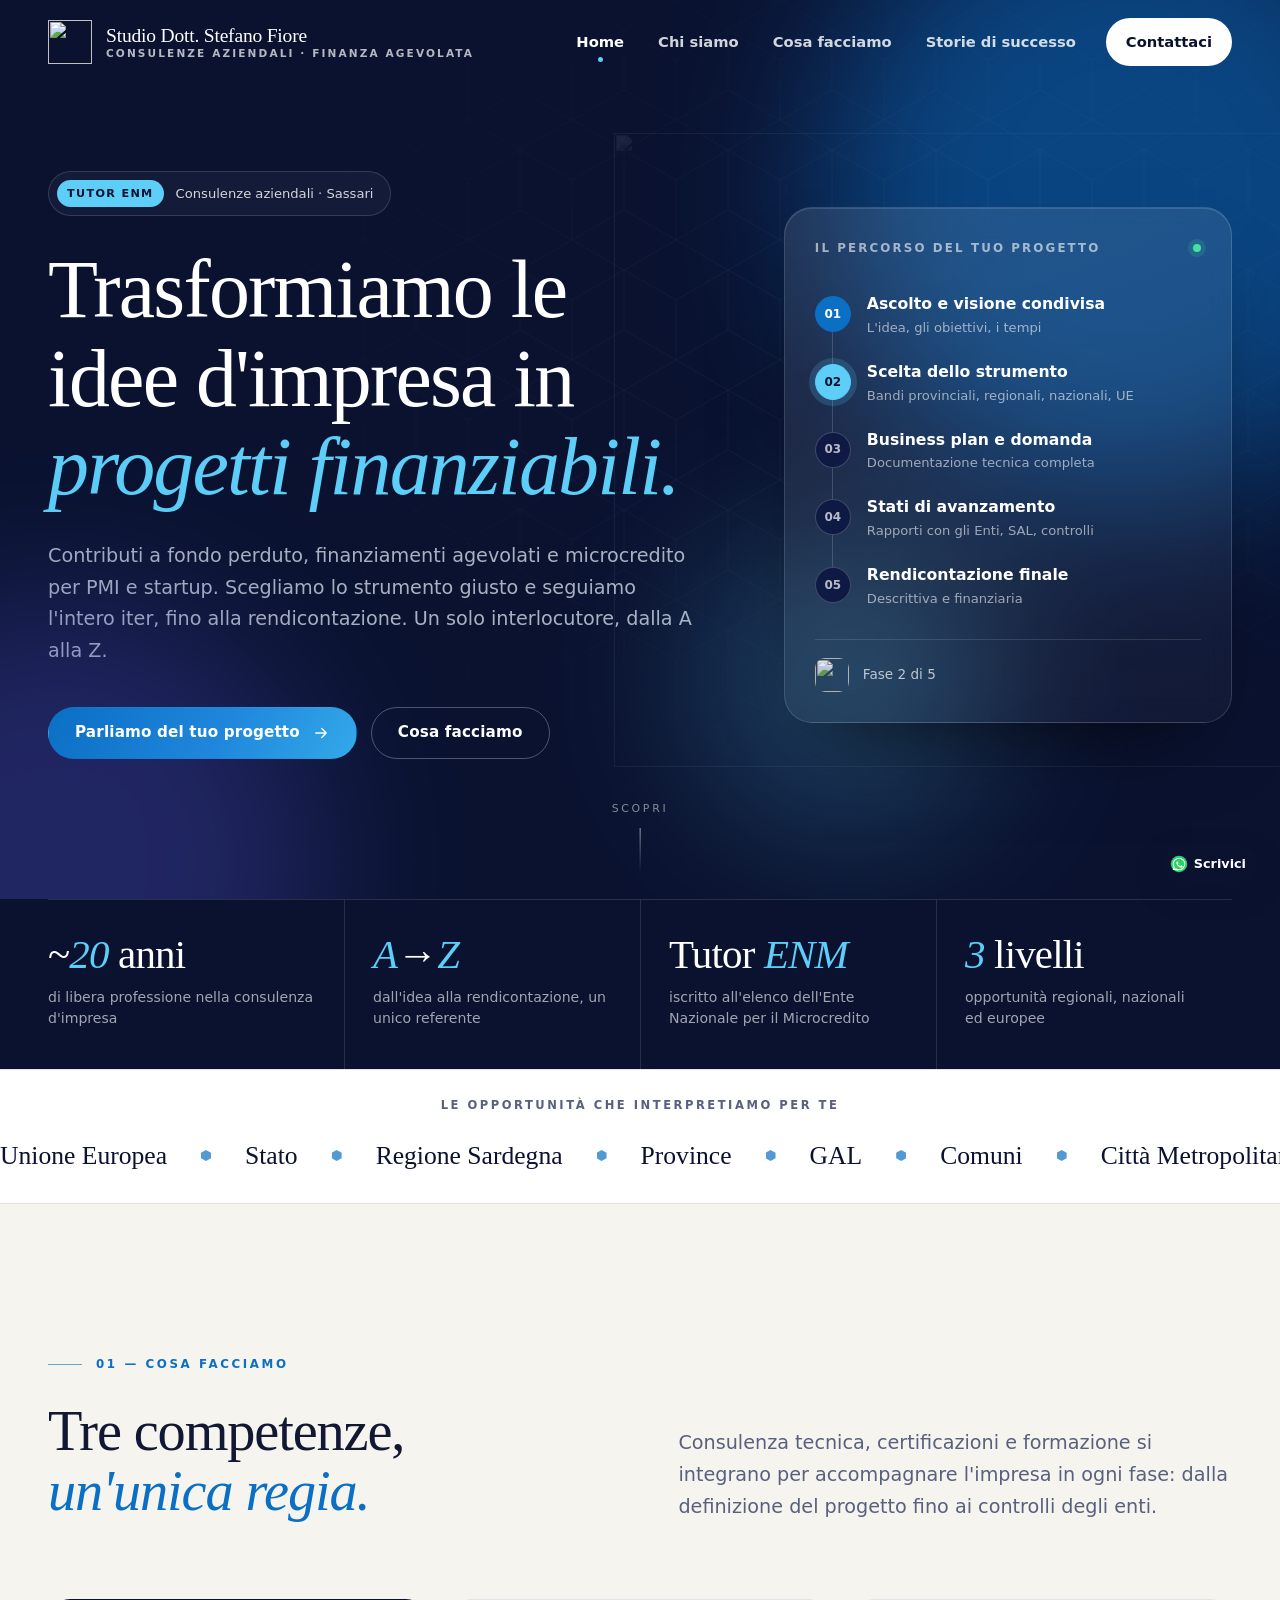
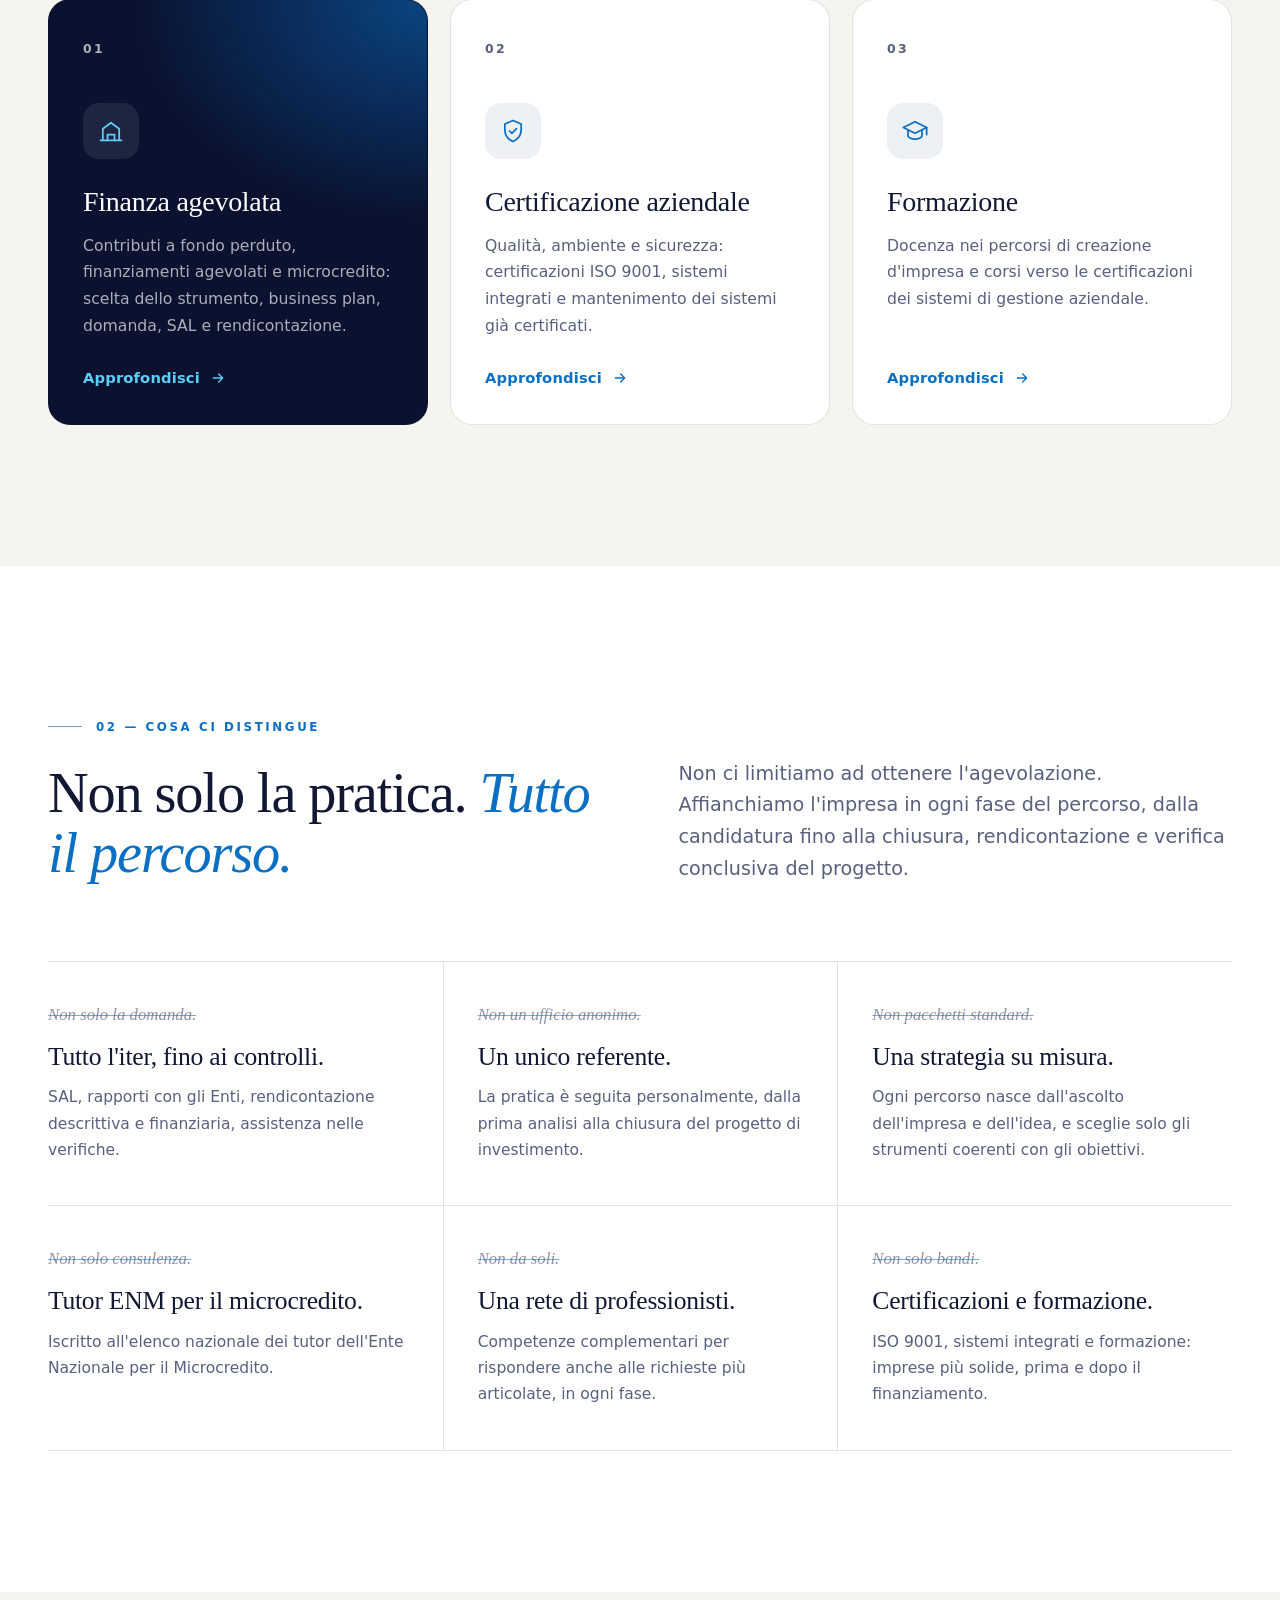
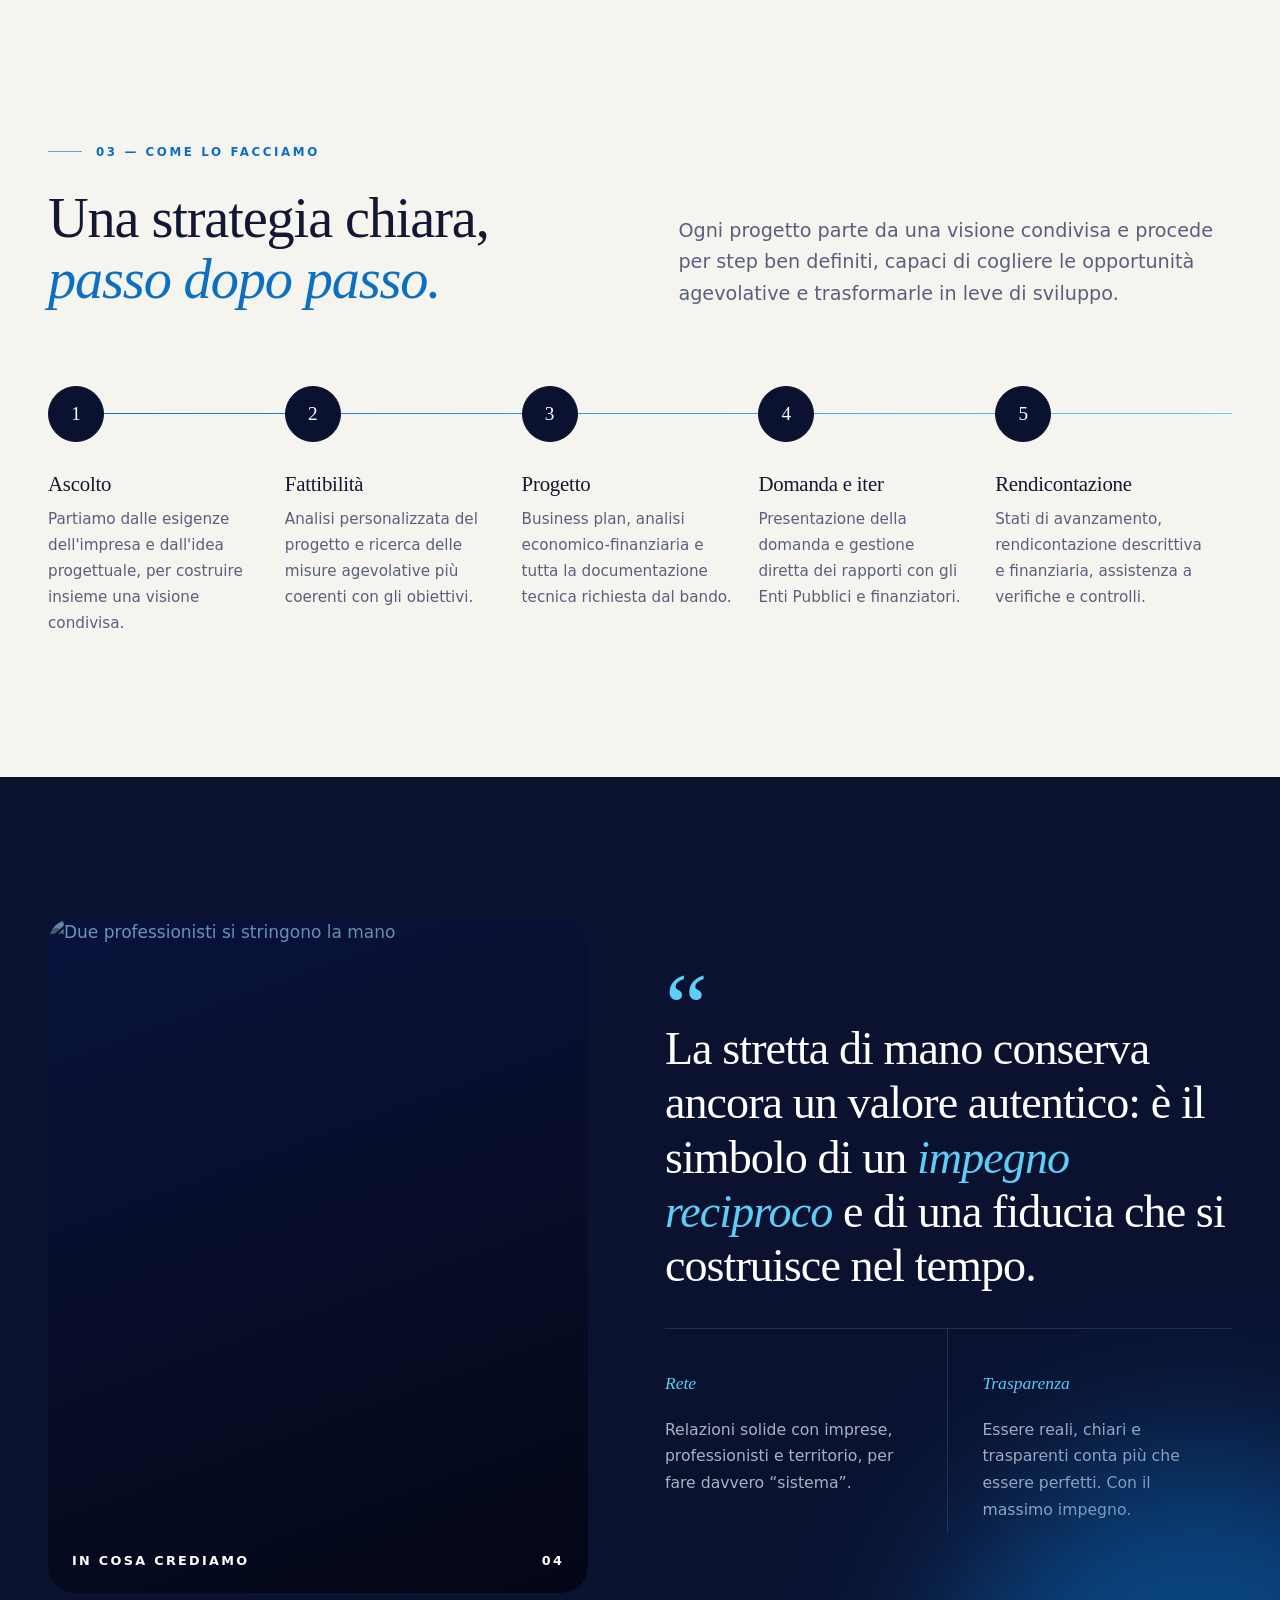
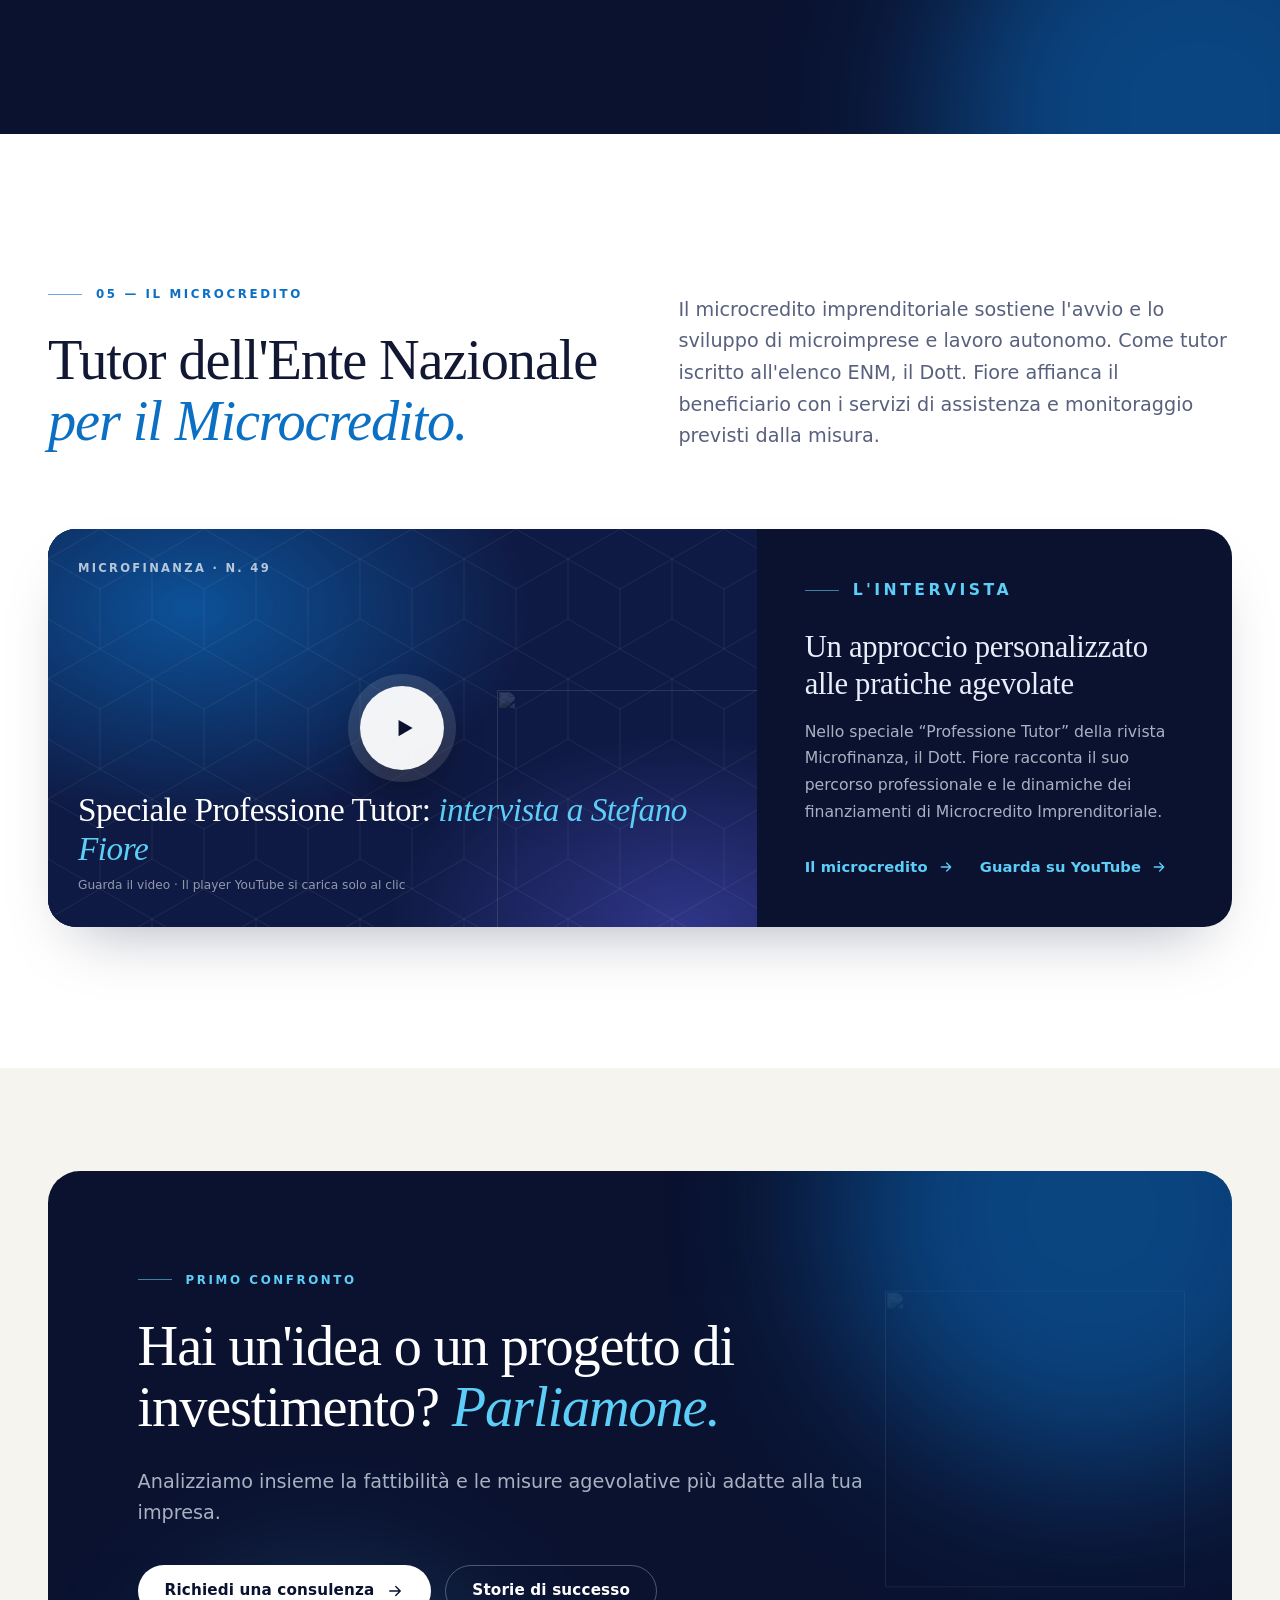
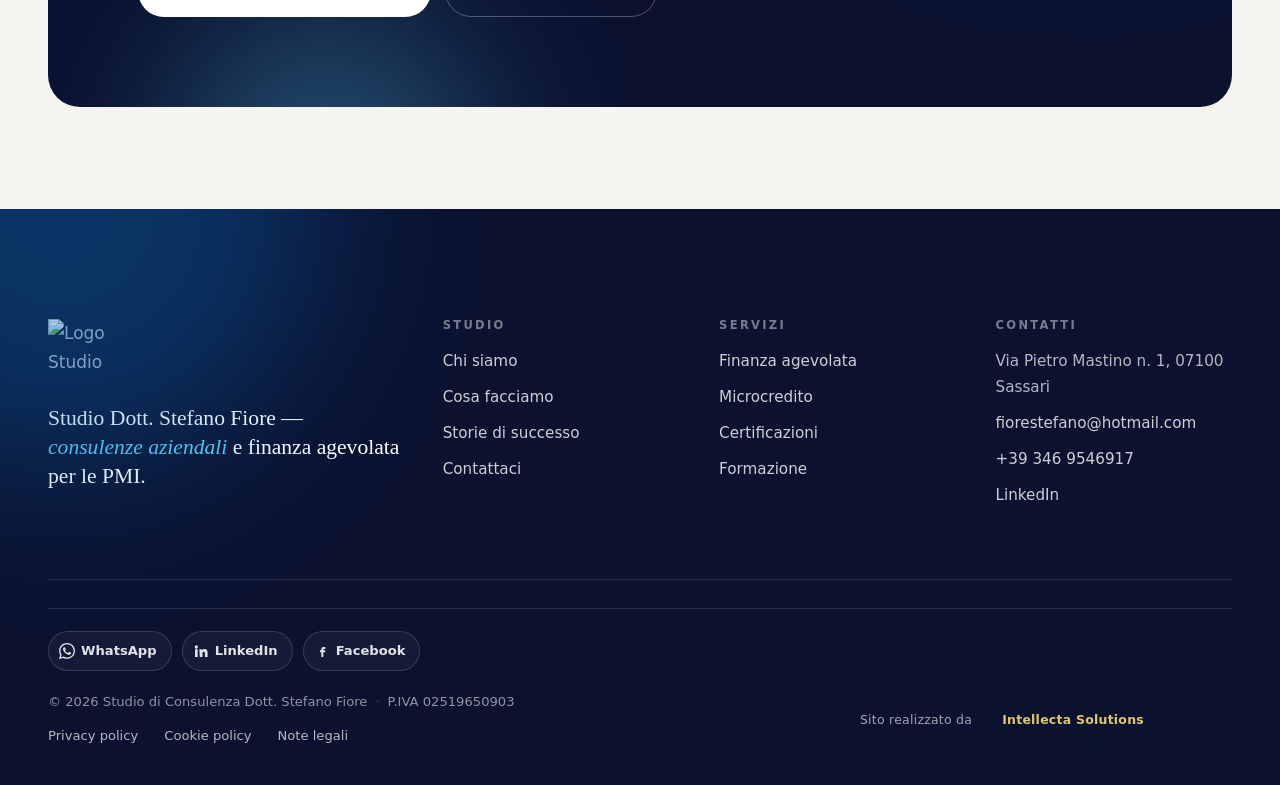
==== commit 7b6c95b2: "Inserisce i dati del Dott. Fiore: recapiti, legali, testi, social e storie" ====
--- a/index.html
+++ b/index.html
@@ -24,9 +24,12 @@
     "name": "Studio di Consulenza Dott. Stefano Fiore",
     "description": "Consulenza in finanza agevolata, microcredito, certificazioni aziendali e formazione per PMI e startup.",
     "founder": { "@type": "Person", "name": "Stefano Fiore", "honorificPrefix": "Dott.", "jobTitle": "Consulente in finanza agevolata · Tutor ENM" },
-    "address": { "@type": "PostalAddress", "addressLocality": "Sassari", "addressRegion": "Sardegna", "addressCountry": "IT" },
+    "address": { "@type": "PostalAddress", "streetAddress": "Via Pietro Mastino n. 1", "postalCode": "07100", "addressLocality": "Sassari", "addressRegion": "Sardegna", "addressCountry": "IT" },
+    "telephone": "+393469546917",
+    "email": "fiorestefano@hotmail.com",
+    "vatID": "02519650903",
     "areaServed": ["Sardegna", "Italia"],
-    "sameAs": ["https://www.linkedin.com/in/stefano-fiore-a02bb4a3/"]
+    "sameAs": ["https://www.linkedin.com/in/stefano-fiore-a02bb4a3/", "https://www.facebook.com/stefano.fiore.735"]
   }
   </script>
 </head>
@@ -307,51 +310,47 @@
       <div class="footer-col">
         <h4>Contatti</h4>
         <ul>
-          <li>Sassari · Sardegna</li>
-          <li><a href="mailto:[email-da-inserire]">[email da inserire]</a></li>
-          <li><a href="tel:[telefono]">[telefono da inserire]</a></li>
+          <li>Via Pietro Mastino n. 1, 07100 Sassari</li>
+          <li><a href="mailto:fiorestefano@hotmail.com">fiorestefano@hotmail.com</a></li>
+          <li><a href="tel:+393469546917">+39 346 9546917</a></li>
           <li><a href="https://www.linkedin.com/in/stefano-fiore-a02bb4a3/" target="_blank" rel="noopener">LinkedIn</a></li>
         </ul>
       </div>
     </div>
     <nav class="social" aria-label="Social e messaggistica">
-      <a class="social-btn social-wa" href="https://wa.me/" target="_blank" rel="noopener" aria-label="WhatsApp">
-        <svg viewBox="0 0 24 24" aria-hidden="true" fill="none">
-  <path d="M6.2 4.8h11.6A3.2 3.2 0 0 1 21 8v5.2a3.2 3.2 0 0 1-3.2 3.2h-4.15l-3.7 2.85c-.55.42-1.35.03-1.35-.66v-2.19H6.2A3.2 3.2 0 0 1 3 13.2V8a3.2 3.2 0 0 1 3.2-3.2Z" stroke="currentColor" stroke-width="1.6"/>
-  <circle cx="9" cy="10.4" r="1" fill="currentColor"/>
-  <circle cx="12" cy="10.4" r="1" fill="currentColor"/>
-  <circle cx="15" cy="10.4" r="1" fill="currentColor"/>
-</svg>
+      <a class="social-btn social-wa" href="https://wa.me/393469546917" target="_blank" rel="noopener" aria-label="WhatsApp">
+        <svg viewBox="0 0 24 24" aria-hidden="true"><path fill="currentColor" d="M20.52 3.48A11.82 11.82 0 0 0 12.06 0C5.5 0 .16 5.33.16 11.89c0 2.1.55 4.14 1.59 5.95L0 24l6.3-1.65a11.9 11.9 0 0 0 5.68 1.45h.01c6.55 0 11.89-5.34 11.89-11.9 0-3.18-1.24-6.16-3.36-8.42zM12.05 21.8h-.01a9.86 9.86 0 0 1-5.02-1.38l-.36-.21-3.74.98.99-3.65-.23-.37a9.86 9.86 0 0 1-1.51-5.26c0-5.45 4.44-9.88 9.89-9.88 2.64 0 5.12 1.03 6.99 2.9a9.82 9.82 0 0 1 2.89 6.99c0 5.45-4.43 9.88-9.89 9.88zm5.42-7.4c-.3-.15-1.76-.87-2.03-.97-.27-.1-.47-.15-.67.15-.2.3-.77.97-.94 1.16-.17.2-.35.22-.64.08-.3-.15-1.26-.46-2.39-1.48-.88-.79-1.48-1.76-1.65-2.06-.17-.3-.02-.46.13-.61.13-.13.3-.35.45-.52.15-.17.2-.3.3-.5.1-.2.05-.37-.02-.52-.08-.15-.67-1.61-.92-2.21-.24-.58-.49-.5-.67-.51h-.57c-.2 0-.52.07-.79.37-.27.3-1.04 1.02-1.04 2.48 0 1.46 1.07 2.88 1.21 3.07.15.2 2.1 3.2 5.08 4.49.71.31 1.26.49 1.69.63.71.23 1.36.2 1.87.12.57-.08 1.76-.72 2.01-1.41.25-.7.25-1.29.17-1.41-.07-.13-.27-.2-.57-.35z"/></svg>
         <span>WhatsApp</span>
       </a>
       <a class="social-btn" href="https://www.linkedin.com/in/stefano-fiore-a02bb4a3/" target="_blank" rel="noopener" aria-label="LinkedIn">
         <svg viewBox="0 0 24 24" aria-hidden="true"><path fill="currentColor" d="M4.98 3.5a2.5 2.5 0 1 1 0 5 2.5 2.5 0 0 1 0-5zM3 9.5h4V21H3zM9.5 9.5h3.8v1.6h.05c.53-1 1.83-2.05 3.77-2.05 4.03 0 4.78 2.65 4.78 6.1V21h-4v-5.2c0-1.24-.02-2.84-1.73-2.84-1.73 0-2 1.35-2 2.75V21h-4z"/></svg>
         <span>LinkedIn</span>
       </a>
-      <a class="social-btn" href="https://www.facebook.com/studiostefanofiore" target="_blank" rel="noopener" aria-label="Facebook">
+      <a class="social-btn" href="https://www.facebook.com/stefano.fiore.735" target="_blank" rel="noopener" aria-label="Facebook">
         <svg viewBox="0 0 24 24" aria-hidden="true"><path fill="currentColor" d="M14 9h3V6h-3c-1.7 0-3 1.3-3 3v2H9v3h2v7h3v-7h2.6l.4-3H14V9z"/></svg>
         <span>Facebook</span>
       </a>
-      <a class="social-btn" href="https://www.instagram.com/studiostefanofiore/" target="_blank" rel="noopener" aria-label="Instagram">
-        <svg viewBox="0 0 24 24" aria-hidden="true"><path fill="currentColor" d="M7 3h10a4 4 0 0 1 4 4v10a4 4 0 0 1-4 4H7a4 4 0 0 1-4-4V7a4 4 0 0 1 4-4zm10 2H7a2 2 0 0 0-2 2v10a2 2 0 0 0 2 2h10a2 2 0 0 0 2-2V7a2 2 0 0 0-2-2zm-5 3.2A3.8 3.8 0 1 1 8.2 12 3.8 3.8 0 0 1 12 8.2zm0 2A1.8 1.8 0 1 0 13.8 12 1.8 1.8 0 0 0 12 10.2zM17.4 6.6a1 1 0 1 1-1 1 1 1 0 0 1 1-1z"/></svg>
-        <span>Instagram</span>
+    </nav>
+    <div class="footer-bottom">
+      <div class="footer-studio">
+        <span>© <span data-year>2026</span> Studio di Consulenza Dott. Stefano Fiore<span class="sep">·</span>P.IVA 02519650903</span>
+        <nav class="footer-policies" aria-label="Informazioni legali">
+          <a href="privacy.html">Privacy policy</a>
+          <a href="cookie.html">Cookie policy</a>
+          <a href="note-legali.html">Note legali</a>
+        </nav>
+      </div>
+      <a class="credits-link" href="https://intellectasolutions.it" target="_blank" rel="noopener">
+        <span>Sito realizzato da</span>
+        <img class="credits-logo" src="assets/img/intellecta.png" alt="" width="26" height="26">
+        <em class="credits-name">Intellecta Solutions</em>
       </a>
-    </nav>
-    <div class="credits">
-      <a class="credits-link" href="https://intellectasolutions.it" target="_blank" rel="noopener">
-        <img class="credits-logo" src="assets/img/intellecta.png" alt="IntellectaSolutions" width="22" height="22">
-        <span>Sito creato da <em class="credits-name">Intellecta Solutions</em></span>
-      </a>
-    </div>
-    <div class="footer-bottom">
-      <span>© <span data-year>2026</span> Studio di Consulenza Dott. Stefano Fiore<span class="sep">·</span>P.IVA [da inserire]</span>
-      <span><a href="note-legali.html">Note legali</a><span class="sep">·</span><a href="privacy.html">Privacy</a><span class="sep">·</span><a href="cookie.html">Cookie</a></span>
     </div>
   </div>
 </footer>
 
 
-<a class="wa-float" href="https://wa.me/" target="_blank" rel="noopener">
+<a class="wa-float" href="https://wa.me/393469546917" target="_blank" rel="noopener">
   <svg viewBox="0 0 24 24" aria-hidden="true">
   <circle cx="12" cy="12" r="11" fill="#25D366"/>
   <path fill="#fff" d="M16.7 14.55c-.22-.11-1.28-.63-1.48-.7-.2-.07-.34-.11-.49.11-.14.22-.56.7-.68.84-.13.15-.25.16-.47.05-.22-.11-.91-.34-1.74-1.07-.64-.57-1.08-1.28-1.2-1.5-.13-.22-.01-.33.1-.44.1-.1.22-.25.32-.37.1-.13.14-.22.22-.36.07-.15.03-.27-.02-.38-.05-.11-.49-1.17-.67-1.6-.18-.42-.35-.36-.49-.37h-.41c-.15 0-.38.05-.57.27-.2.22-.75.73-.75 1.78s.77 2.07.87 2.21c.11.15 1.52 2.32 3.68 3.25.51.22.91.35 1.22.45.52.16.98.14 1.35.08.41-.06 1.28-.52 1.46-1.03.18-.5.18-.93.13-1.02-.05-.09-.2-.15-.42-.26zM12.04 3.6A8.38 8.38 0 0 0 3.67 12c0 1.48.39 2.92 1.13 4.19L3.6 20.4l2.28-.6A8.4 8.4 0 0 0 12.04 20.4h.01A8.38 8.38 0 0 0 20.42 12 8.38 8.38 0 0 0 12.05 3.6zm0 15.3h-.01a6.97 6.97 0 0 1-3.55-.98l-.25-.15-2.65.7.71-2.58-.17-.26A6.96 6.96 0 0 1 5.07 12c0-3.85 3.14-6.98 7-6.98 1.87 0 3.62.73 4.94 2.05A6.94 6.94 0 0 1 19.05 12c0 3.85-3.14 6.9-7 6.9z"/>
--- a/assets/css/style.css
+++ b/assets/css/style.css
@@ -0,0 +1,996 @@
+/* ==========================================================================
+   Studio di Consulenza Dott. Stefano Fiore — Finanza agevolata
+   Palette ricavata dal logo (blu isometrici) su carta avorio e notte blu.
+   ========================================================================== */
+
+@font-face {
+  font-family: "Fraunces";
+  src: url("../fonts/fraunces-latin-opsz-normal.woff2") format("woff2");
+  font-weight: 100 900;
+  font-style: normal;
+  font-display: swap;
+}
+@font-face {
+  font-family: "Fraunces";
+  src: url("../fonts/fraunces-latin-opsz-italic.woff2") format("woff2");
+  font-weight: 100 900;
+  font-style: italic;
+  font-display: swap;
+}
+@font-face {
+  font-family: "Manrope";
+  src: url("../fonts/manrope-latin-wght-normal.woff2") format("woff2");
+  font-weight: 200 800;
+  font-style: normal;
+  font-display: swap;
+}
+
+:root {
+  --ink: #0a1230;
+  --ink-2: #0f1a44;
+  --navy: #1b1a6b;
+  --royal: #0b6fc4;
+  --royal-2: #1f86db;
+  --sky: #5ccef7;
+  --ice: #bfe9fa;
+  --lav: #b1b2ea;
+  --paper: #f6f4ef;
+  --paper-2: #edf1f6;
+  --white: #ffffff;
+  --text: #121833;
+  --muted: #58607e;
+  --muted-light: rgba(232, 238, 250, 0.72);
+  --line: rgba(18, 24, 51, 0.12);
+  --line-dark: rgba(255, 255, 255, 0.12);
+
+  --serif: "Fraunces", "Iowan Old Style", Georgia, serif;
+  --sans: "Manrope", system-ui, -apple-system, "Segoe UI", sans-serif;
+
+  --container: 1240px;
+  --gutter: clamp(20px, 5vw, 48px);
+  --radius: 22px;
+  --radius-sm: 14px;
+  --ease: cubic-bezier(0.22, 1, 0.36, 1);
+  --shadow: 0 30px 60px -30px rgba(10, 18, 48, 0.35);
+}
+
+*,
+*::before,
+*::after { box-sizing: border-box; }
+
+html { scroll-behavior: smooth; -webkit-text-size-adjust: 100%; }
+@media (prefers-reduced-motion: reduce) { html { scroll-behavior: auto; } }
+
+body {
+  margin: 0;
+  font-family: var(--sans);
+  font-size: 17px;
+  line-height: 1.7;
+  color: var(--text);
+  background: var(--paper);
+  -webkit-font-smoothing: antialiased;
+  text-rendering: optimizeLegibility;
+  overflow-x: hidden;
+}
+
+img, svg { display: block; max-width: 100%; }
+a { color: inherit; }
+p { margin: 0 0 1.1em; }
+p:last-child { margin-bottom: 0; }
+
+::selection { background: var(--sky); color: var(--ink); }
+
+.skip-link {
+  position: absolute; left: 16px; top: -60px; z-index: 200;
+  background: var(--white); color: var(--ink); padding: 10px 16px; border-radius: 10px;
+  font-weight: 600; text-decoration: none; transition: top .2s;
+}
+.skip-link:focus { top: 16px; }
+
+:focus-visible { outline: 2px solid var(--sky); outline-offset: 3px; border-radius: 6px; }
+
+.container {
+  width: 100%;
+  max-width: calc(var(--container) + var(--gutter) * 2);
+  margin-inline: auto;
+  padding-inline: var(--gutter);
+}
+
+/* ---------- Tipografia ---------- */
+
+h1, h2, h3, h4 {
+  font-family: var(--serif);
+  font-weight: 360;
+  line-height: 1.08;
+  letter-spacing: -0.02em;
+  margin: 0 0 0.5em;
+  font-optical-sizing: auto;
+}
+h1 { font-size: clamp(2.6rem, 6.4vw, 5.4rem); font-weight: 320; letter-spacing: -0.022em; }
+h2 { font-size: clamp(2.1rem, 4.4vw, 3.7rem); }
+h3 { font-size: clamp(1.4rem, 2.2vw, 1.75rem); line-height: 1.2; font-weight: 420; letter-spacing: -0.01em; }
+h1 em, h2 em, h3 em { font-style: italic; font-weight: 300; color: var(--royal); }
+.on-dark h1 em, .on-dark h2 em, .on-dark h3 em { color: var(--sky); }
+
+.eyebrow {
+  display: inline-flex; align-items: center; gap: 14px;
+  font-size: 0.74rem; font-weight: 700; letter-spacing: 0.22em; text-transform: uppercase;
+  color: var(--royal); margin-bottom: 26px;
+}
+.eyebrow::before { content: ""; width: 34px; height: 1px; background: currentColor; opacity: .6; }
+.on-dark .eyebrow { color: var(--sky); }
+
+.lead { font-size: clamp(1.08rem, 1.5vw, 1.28rem); line-height: 1.65; color: var(--muted); max-width: 40em; }
+.on-dark .lead { color: var(--muted-light); }
+.muted { color: var(--muted); }
+
+/* ---------- Bottoni ---------- */
+
+.btn {
+  --bg: var(--ink); --fg: var(--white);
+  position: relative; display: inline-flex; align-items: center; gap: 12px;
+  padding: 16px 26px; border-radius: 999px; border: 1px solid transparent;
+  background: var(--bg); color: var(--fg);
+  font: 600 0.95rem/1 var(--sans); letter-spacing: 0.01em; text-decoration: none; cursor: pointer; white-space: nowrap;
+  transition: transform .4s var(--ease), background .3s, color .3s, border-color .3s, box-shadow .4s var(--ease);
+  overflow: hidden; isolation: isolate;
+}
+.btn svg { width: 18px; height: 18px; transition: transform .4s var(--ease); }
+.btn:hover { transform: translateY(-2px); box-shadow: 0 18px 40px -18px rgba(11, 111, 196, .6); }
+.btn:hover svg { transform: translateX(4px); }
+.btn--primary { --bg: linear-gradient(120deg, var(--royal), var(--royal-2) 55%, #33a9ea); --fg: #fff; background: var(--bg); }
+.btn--ghost { background: transparent; color: var(--text); border-color: var(--line); }
+.btn--ghost:hover { border-color: var(--text); box-shadow: none; }
+.on-dark .btn--ghost { color: #fff; border-color: rgba(255,255,255,.28); }
+.on-dark .btn--ghost:hover { border-color: #fff; }
+.btn--light { background: #fff; color: var(--ink); }
+
+.link-arrow {
+  display: inline-flex; align-items: center; gap: 10px; font-weight: 700; font-size: .92rem;
+  text-decoration: none; color: var(--royal); letter-spacing: .01em;
+}
+.link-arrow svg { width: 16px; height: 16px; transition: transform .4s var(--ease); }
+.link-arrow:hover svg { transform: translateX(5px); }
+.on-dark .link-arrow { color: var(--sky); }
+
+/* ---------- Header ---------- */
+
+.site-header {
+  position: fixed; top: 0; left: 0; right: 0; z-index: 100;
+  padding-top: env(safe-area-inset-top);
+  transition: background .4s, box-shadow .4s, backdrop-filter .4s, transform .5s var(--ease);
+}
+.site-header .container { display: flex; align-items: center; justify-content: space-between; height: 84px; gap: 24px; }
+.site-header.is-scrolled {
+  background: rgba(246, 244, 239, 0.86);
+  -webkit-backdrop-filter: saturate(160%) blur(16px); backdrop-filter: saturate(160%) blur(16px);
+  box-shadow: 0 1px 0 var(--line);
+}
+.site-header.is-scrolled .container { height: 72px; }
+.site-header.is-hidden { transform: translateY(-100%); }
+
+.brand { display: flex; align-items: center; gap: 14px; text-decoration: none; color: #fff; min-width: 0; }
+.brand-mark { position: relative; width: 44px; height: 44px; flex: none; }
+.brand-mark img { position: absolute; inset: 0; width: 100%; height: 100%; object-fit: contain; transition: opacity .4s; }
+.brand-mark .logo-dark { opacity: 0; }
+.brand-text { display: flex; flex-direction: column; line-height: 1.15; min-width: 0; }
+.brand-name { font-family: var(--serif); font-size: 1.22rem; font-weight: 420; letter-spacing: -0.01em; white-space: nowrap; }
+.brand-tag { font-size: .66rem; font-weight: 700; letter-spacing: .2em; text-transform: uppercase; opacity: .7; white-space: nowrap; }
+.site-header.is-scrolled .brand { color: var(--ink); }
+.site-header.is-scrolled .brand-mark .logo-dark { opacity: 1; }
+.site-header.is-scrolled .brand-mark .logo-light { opacity: 0; }
+
+.nav { display: flex; align-items: center; gap: 6px; }
+.nav a {
+  position: relative; padding: 10px 14px; font-size: .92rem; font-weight: 600; text-decoration: none;
+  color: rgba(255,255,255,.82); border-radius: 999px; transition: color .3s, background .3s;
+}
+.nav a:hover { color: #fff; }
+.nav a[aria-current="page"] { color: #fff; }
+.nav a[aria-current="page"]::after {
+  content: ""; position: absolute; left: 50%; bottom: 3px; width: 5px; height: 5px; margin-left: -2.5px;
+  border-radius: 50%; background: var(--sky);
+}
+.nav .nav-cta { margin-left: 10px; background: #fff; color: var(--ink); padding: 11px 20px; }
+.nav .nav-cta:hover { background: var(--sky); color: var(--ink); }
+.site-header.is-scrolled .nav a { color: var(--muted); }
+.site-header.is-scrolled .nav a:hover,
+.site-header.is-scrolled .nav a[aria-current="page"] { color: var(--ink); }
+.site-header.is-scrolled .nav a[aria-current="page"]::after { background: var(--royal); }
+.site-header.is-scrolled .nav .nav-cta { background: var(--ink); color: #fff; }
+.site-header.is-scrolled .nav .nav-cta:hover { background: var(--royal); }
+
+.menu-toggle {
+  display: none; width: 48px; height: 48px; border-radius: 50%; border: 1px solid rgba(255,255,255,.3);
+  background: transparent; color: #fff; cursor: pointer; position: relative; z-index: 120;
+}
+.menu-toggle span { position: absolute; left: 14px; right: 14px; height: 1.5px; background: currentColor; transition: transform .4s var(--ease), opacity .3s; }
+.menu-toggle span:nth-child(1) { top: 19px; }
+.menu-toggle span:nth-child(2) { top: 27px; }
+.site-header.is-scrolled .menu-toggle { color: var(--ink); border-color: var(--line); }
+.menu-open .menu-toggle { color: #fff !important; border-color: rgba(255,255,255,.3) !important; }
+.menu-open .menu-toggle span:nth-child(1) { transform: translateY(4px) rotate(45deg); }
+.menu-open .menu-toggle span:nth-child(2) { transform: translateY(-4px) rotate(-45deg); }
+
+@media (max-width: 980px) {
+  .site-header,
+  .site-header.is-scrolled {
+    background: #0a1230;
+    -webkit-backdrop-filter: none;
+    backdrop-filter: none;
+    box-shadow: none;
+    transform: none;
+  }
+  .site-header.is-hidden { transform: none; }
+  .site-header .container {
+    height: 64px;
+    gap: 12px;
+    position: relative;
+    z-index: 121;
+  }
+  .brand { flex: 1; min-width: 0; gap: 10px; }
+  .brand-mark { width: 36px; height: 36px; }
+  .brand-mark .logo-dark { opacity: 0 !important; }
+  .brand-mark .logo-light { opacity: 1 !important; }
+  .brand-text { overflow: hidden; }
+  .brand-name {
+    font-size: .98rem;
+    white-space: nowrap;
+    overflow: hidden;
+    text-overflow: ellipsis;
+  }
+  .brand-tag { display: none; }
+  .site-header.is-scrolled { background: rgba(10, 18, 48, 0.9); box-shadow: none; }
+  .site-header.is-scrolled .brand { color: #fff; }
+  .menu-toggle {
+    display: block;
+    flex: none;
+    width: 44px;
+    height: 44px;
+    margin-left: auto;
+  }
+  .nav {
+    position: fixed;
+    top: 0;
+    left: 0;
+    right: 0;
+    bottom: 0;
+    width: 100%;
+    height: 100dvh;
+    min-height: 100vh;
+    z-index: 110;
+    display: flex;
+    flex-direction: column;
+    align-items: flex-start;
+    justify-content: flex-start;
+    gap: 2px;
+    padding: calc(88px + env(safe-area-inset-top)) var(--gutter) 40px;
+    margin: 0;
+    background: #0a1230;
+    background-image: radial-gradient(60% 50% at 90% 10%, rgba(11,111,196,.35), transparent 70%);
+    opacity: 0;
+    visibility: hidden;
+    pointer-events: none;
+    transform: translate3d(16px, 0, 0);
+    transition: opacity .16s ease, transform .16s ease, visibility 0s linear .16s;
+  }
+  .menu-open .nav {
+    opacity: 1;
+    visibility: visible;
+    pointer-events: auto;
+    transform: none;
+    transition: opacity .16s ease, transform .16s ease, visibility 0s;
+  }
+  .nav a, .site-header.is-scrolled .nav a {
+    font-family: var(--serif); font-weight: 340; font-size: clamp(2rem, 8vw, 2.8rem); color: #fff; padding: 6px 0; letter-spacing: -0.02em;
+  }
+  .nav a[aria-current="page"]::after { display: none; }
+  .nav a[aria-current="page"], .site-header.is-scrolled .nav a[aria-current="page"] { color: var(--sky); font-style: italic; }
+  .nav .nav-cta, .site-header.is-scrolled .nav .nav-cta {
+    margin: 28px 0 0; font-family: var(--sans); font-size: 1rem; font-weight: 600; background: #fff; color: var(--ink); padding: 16px 26px; letter-spacing: 0;
+  }
+  .menu-open .site-header .brand { color: #fff; position: relative; z-index: 120; }
+  .menu-open .site-header .brand-mark .logo-dark { opacity: 0; }
+  .menu-open .site-header .brand-mark .logo-light { opacity: 1; }
+}
+@media (max-width: 1100px) and (min-width: 981px) { .nav a { padding: 10px 10px; } .brand-tag { display: none; } }
+@media (max-width: 480px) {
+  .brand-tag { display: none; }
+  .brand-name { font-size: .92rem; white-space: nowrap; }
+}
+
+/* ---------- Sezioni ---------- */
+
+.section { position: relative; padding-block: clamp(84px, 11vw, 150px); }
+.section--tight { padding-block: clamp(64px, 8vw, 110px); }
+.section--white { background: var(--white); }
+.section--ice { background: var(--paper-2); }
+.section--dark, .on-dark { color: #e9eefb; }
+.section--dark { background: var(--ink); overflow: hidden; }
+
+.section-head { display: grid; grid-template-columns: 1fr 1fr; gap: clamp(28px, 6vw, 96px); align-items: end; margin-bottom: clamp(48px, 6vw, 80px); }
+.section-head h2 { margin: 0; }
+.section-head--center { grid-template-columns: 1fr; text-align: center; justify-items: center; }
+.section-head--center .lead { margin-inline: auto; }
+@media (max-width: 860px) { .section-head { grid-template-columns: 1fr; align-items: start; } }
+
+/* Motivo isometrico (dal logo) */
+.iso-pattern {
+  position: absolute; inset: 0; pointer-events: none; opacity: .55;
+  background-image: url("data:image/svg+xml,%3Csvg xmlns='http://www.w3.org/2000/svg' width='104' height='120' viewBox='0 0 104 120'%3E%3Cg fill='none' stroke='%23ffffff' stroke-opacity='.07' stroke-width='1'%3E%3Cpath d='M52 0 104 30v60L52 120 0 90V30z'/%3E%3Cpath d='M52 60 104 30M52 60 0 30M52 60v60'/%3E%3C/g%3E%3C/svg%3E");
+  background-size: 104px 120px;
+  -webkit-mask-image: radial-gradient(70% 70% at 70% 40%, #000 20%, transparent 80%);
+  mask-image: radial-gradient(70% 70% at 70% 40%, #000 20%, transparent 80%);
+}
+.glow { position: absolute; border-radius: 50%; filter: blur(80px); pointer-events: none; opacity: .55; }
+.glow--royal { background: var(--royal); }
+.glow--sky { background: var(--sky); opacity: .25; }
+.glow--lav { background: #4b4cc0; opacity: .35; }
+
+/* ---------- Hero home ---------- */
+
+.hero {
+  position: relative; min-height: 100vh; min-height: 100svh; display: flex; align-items: center;
+  padding: 140px 0 110px; background: var(--ink); color: #fff; overflow: hidden; isolation: isolate;
+}
+.hero .glow--royal { width: 620px; height: 620px; right: -160px; top: -120px; }
+.hero .glow--lav { width: 520px; height: 520px; left: -200px; bottom: -220px; }
+.hero .glow--sky { width: 300px; height: 300px; right: 22%; bottom: 8%; }
+.hero-mark {
+  position: absolute; right: -6vw; top: 50%; width: min(58vw, 760px); transform: translateY(-50%);
+  opacity: .08; filter: saturate(.6); pointer-events: none; z-index: -1;
+}
+.hero-grid { display: grid; grid-template-columns: minmax(0, 1.25fr) minmax(0, .85fr); gap: clamp(40px, 6vw, 90px); align-items: center; }
+.hero h1 { margin-bottom: 28px; }
+.hero .lead { margin-bottom: 40px; }
+.hero-actions { display: flex; flex-wrap: wrap; gap: 14px; }
+.hero-badge {
+  display: inline-flex; align-items: center; gap: 12px; margin-bottom: 30px; padding: 8px 16px 8px 8px;
+  border: 1px solid rgba(255,255,255,.14); border-radius: 999px; background: rgba(255,255,255,.04);
+  font-size: .82rem; color: rgba(255,255,255,.82);
+}
+.hero-badge b { background: var(--sky); color: var(--ink); padding: 4px 10px; border-radius: 999px; font-size: .7rem; letter-spacing: .12em; text-transform: uppercase; }
+
+/* Pannello "percorso" in vetro */
+.journey {
+  position: relative; padding: 30px; border-radius: 28px;
+  background: linear-gradient(160deg, rgba(255,255,255,.10), rgba(255,255,255,.03));
+  border: 1px solid rgba(255,255,255,.14);
+  -webkit-backdrop-filter: blur(14px); backdrop-filter: blur(14px);
+  box-shadow: 0 40px 80px -40px rgba(0,0,0,.7), inset 0 1px 0 rgba(255,255,255,.12);
+}
+.journey-head { display: flex; justify-content: space-between; align-items: center; margin-bottom: 22px; font-size: .74rem; letter-spacing: .18em; text-transform: uppercase; color: rgba(255,255,255,.6); font-weight: 700; }
+.journey-head .dot { width: 8px; height: 8px; border-radius: 50%; background: #45e0a0; box-shadow: 0 0 0 5px rgba(69,224,160,.15); }
+.journey ol { list-style: none; margin: 0; padding: 0; position: relative; }
+.journey ol::before { content: ""; position: absolute; left: 17px; top: 18px; bottom: 18px; width: 1px; background: rgba(255,255,255,.16); }
+.journey li { position: relative; display: grid; grid-template-columns: 36px 1fr; gap: 16px; align-items: center; padding: 11px 0; }
+.journey .step-dot {
+  width: 36px; height: 36px; border-radius: 50%; display: grid; place-items: center; position: relative; z-index: 1;
+  background: var(--ink-2); border: 1px solid rgba(255,255,255,.2); font-size: .75rem; font-weight: 700; color: rgba(255,255,255,.7);
+  transition: background .5s, border-color .5s, color .5s, box-shadow .5s;
+}
+.journey li.is-done .step-dot { background: var(--royal); border-color: var(--royal); color: #fff; }
+.journey li.is-active .step-dot { background: var(--sky); border-color: var(--sky); color: var(--ink); box-shadow: 0 0 0 6px rgba(92,206,247,.18); }
+.journey .step-title { display: block; font-weight: 700; font-size: .98rem; color: #fff; }
+.journey .step-sub { display: block; font-size: .82rem; color: rgba(255,255,255,.58); line-height: 1.45; }
+.journey-foot { margin-top: 20px; padding-top: 18px; border-top: 1px solid rgba(255,255,255,.12); display: flex; align-items: center; gap: 14px; font-size: .85rem; color: rgba(255,255,255,.7); }
+.journey-mark {
+  width: 34px; height: 34px;
+  border-radius: 10px;
+  transition: filter .45s ease, transform .45s ease, box-shadow .45s ease;
+  filter: saturate(.8) brightness(.92);
+}
+.journey.is-finale .journey-mark {
+  animation: journeyMark 1.5s ease-in-out infinite;
+}
+.journey.is-finale .journey-status { color: #cfefff; }
+@keyframes journeyMark {
+  0%, 100% {
+    transform: scale(1);
+    filter: saturate(1.15) brightness(1.15) drop-shadow(0 0 6px rgba(92,206,247,.45));
+  }
+  50% {
+    transform: scale(1.16);
+    filter: saturate(1.35) brightness(1.45) drop-shadow(0 0 16px rgba(92,206,247,.95)) drop-shadow(0 0 28px rgba(11,111,196,.65));
+  }
+}
+
+.hero-scroll {
+  position: absolute; left: 50%; bottom: 28px; transform: translateX(-50%);
+  display: flex; flex-direction: column; align-items: center; gap: 10px;
+  font-size: .68rem; letter-spacing: .25em; text-transform: uppercase; color: rgba(255,255,255,.5); text-decoration: none;
+}
+.hero-scroll span { width: 1px; height: 44px; background: linear-gradient(rgba(255,255,255,.6), transparent); animation: scrollLine 2.2s var(--ease) infinite; transform-origin: top; }
+@keyframes scrollLine { 0% { transform: scaleY(0); } 50% { transform: scaleY(1); } 100% { transform: scaleY(1); opacity: 0; } }
+
+@media (max-width: 980px) {
+  .hero { min-height: auto; padding: 130px 0 90px; }
+  .hero-grid { grid-template-columns: 1fr; }
+  .hero-mark { width: 110vw; right: -40vw; top: 30%; }
+  .hero-scroll { display: none; }
+}
+
+/* ---------- Hero pagine interne ---------- */
+
+.page-hero { position: relative; padding: clamp(150px, 18vw, 210px) 0 clamp(70px, 9vw, 120px); background: var(--ink); color: #fff; overflow: hidden; isolation: isolate; }
+.page-hero .glow--royal { width: 560px; height: 560px; right: -140px; top: -200px; }
+.page-hero .glow--lav { width: 420px; height: 420px; left: -160px; bottom: -260px; }
+.page-hero h1 { font-size: clamp(2.5rem, 5.8vw, 4.9rem); max-width: 14em; }
+.page-hero .lead { margin-top: 10px; }
+.breadcrumb { display: flex; gap: 10px; font-size: .8rem; color: rgba(255,255,255,.55); margin-bottom: 28px; letter-spacing: .04em; }
+.breadcrumb a { text-decoration: none; color: rgba(255,255,255,.75); }
+.breadcrumb a:hover { color: #fff; }
+.page-index { display: flex; flex-wrap: wrap; gap: 10px; margin-top: 44px; }
+.page-index a {
+  padding: 10px 18px; border-radius: 999px; border: 1px solid rgba(255,255,255,.18); text-decoration: none;
+  font-size: .8rem; font-weight: 600; color: rgba(255,255,255,.85); transition: background .3s, color .3s, border-color .3s;
+}
+.page-index a:hover { background: #fff; color: var(--ink); border-color: #fff; }
+
+/* ---------- Striscia credenziali ---------- */
+
+.credentials { position: relative; z-index: 2; margin-top: -1px; background: var(--ink); color: #fff; }
+.credentials-grid { display: grid; grid-template-columns: repeat(4, 1fr); border-top: 1px solid var(--line-dark); }
+.credential { padding: 34px 28px 40px; border-left: 1px solid var(--line-dark); }
+.credential:first-child { border-left: 0; padding-left: 0; }
+.credential strong { display: block; font-family: var(--serif); font-weight: 320; font-size: clamp(2rem, 3.2vw, 2.8rem); line-height: 1; letter-spacing: -0.02em; margin-bottom: 12px; color: #fff; }
+.credential strong em { font-style: italic; color: var(--sky); }
+.credential span { display: block; font-size: .88rem; color: rgba(255,255,255,.62); line-height: 1.5; }
+@media (max-width: 860px) {
+  .credentials-grid { grid-template-columns: 1fr 1fr; }
+  .credential { padding: 26px 18px 30px; }
+  .credential:nth-child(odd) { border-left: 0; padding-left: 0; }
+  .credential:nth-child(n+3) { border-top: 1px solid var(--line-dark); }
+}
+
+/* ---------- Ticker enti ---------- */
+
+.ticker { background: var(--white); border-block: 1px solid var(--line); overflow: hidden; padding: 26px 0; }
+.ticker-label { text-align: center; font-size: .72rem; letter-spacing: .22em; text-transform: uppercase; color: var(--muted); font-weight: 700; margin-bottom: 18px; }
+.ticker-track { display: flex; width: max-content; animation: ticker 48s linear infinite; }
+.ticker:hover .ticker-track { animation-play-state: paused; }
+.ticker-track ul { display: flex; align-items: center; margin: 0; padding: 0; list-style: none; }
+.ticker-track li { display: flex; align-items: center; gap: 34px; padding-right: 34px; font-family: var(--serif); font-size: clamp(1.25rem, 2vw, 1.6rem); font-weight: 340; color: var(--ink); white-space: nowrap; }
+.ticker-track li::after { content: ""; width: 10px; height: 11px; background: var(--royal); clip-path: polygon(50% 0, 100% 25%, 100% 75%, 50% 100%, 0 75%, 0 25%); opacity: .7; }
+@keyframes ticker { to { transform: translateX(-50%); } }
+
+/* ---------- Split / intro ---------- */
+
+.split { display: grid; grid-template-columns: 1fr 1fr; gap: clamp(40px, 7vw, 110px); align-items: center; }
+.split--top { align-items: start; }
+@media (max-width: 900px) { .split { grid-template-columns: 1fr; } }
+
+.statement { font-family: var(--serif); font-size: clamp(1.6rem, 2.8vw, 2.4rem); line-height: 1.28; font-weight: 320; letter-spacing: -0.015em; color: var(--ink); }
+.statement em { font-style: italic; color: var(--royal); }
+
+.prose { color: var(--muted); font-size: 1.04rem; }
+.prose strong { color: var(--text); font-weight: 700; }
+.on-dark .prose { color: var(--muted-light); }
+.on-dark .prose strong { color: #fff; }
+
+.signature { display: flex; align-items: center; gap: 16px; margin-top: 34px; }
+.signature img { width: 52px; height: 52px; }
+.signature b { display: block; font-family: var(--serif); font-weight: 420; font-size: 1.15rem; }
+.signature span { font-size: .85rem; color: var(--muted); }
+
+/* ---------- Servizi ---------- */
+
+.services { display: grid; grid-template-columns: repeat(3, 1fr); gap: 22px; }
+.service {
+  position: relative; display: flex; flex-direction: column; padding: 38px 34px 34px; border-radius: var(--radius);
+  background: var(--white); border: 1px solid var(--line); text-decoration: none; color: inherit; overflow: hidden;
+  transition: transform .6s var(--ease), box-shadow .6s var(--ease), border-color .4s;
+}
+.service::before {
+  content: ""; position: absolute; inset: 0; opacity: 0; transition: opacity .6s var(--ease); z-index: 0;
+  background: radial-gradient(120% 80% at 100% 0%, rgba(92,206,247,.18), transparent 60%);
+}
+.service > * { position: relative; z-index: 1; }
+.service:hover { transform: translateY(-6px); box-shadow: var(--shadow); border-color: rgba(11,111,196,.3); }
+.service:hover::before { opacity: 1; }
+.service-num { font-size: .78rem; font-weight: 700; letter-spacing: .18em; color: var(--muted); margin-bottom: 44px; display: flex; justify-content: space-between; align-items: center; }
+.service-icon { width: 56px; height: 56px; border-radius: 16px; display: grid; place-items: center; background: var(--paper-2); color: var(--royal); margin-bottom: 26px; transition: background .5s, color .5s; }
+.service-icon svg { width: 28px; height: 28px; }
+.service:hover .service-icon { background: var(--ink); color: var(--sky); }
+.service h3 { margin-bottom: 14px; }
+.service p { color: var(--muted); font-size: .98rem; margin-bottom: 26px; }
+.service .link-arrow { margin-top: auto; }
+.service--feature { background: var(--ink); color: #fff; border-color: transparent; }
+.service--feature::before { background: radial-gradient(120% 80% at 100% 0%, rgba(11,111,196,.55), transparent 65%); opacity: 1; }
+.service--feature .service-num, .service--feature p { color: rgba(255,255,255,.66); }
+.service--feature .service-icon { background: rgba(255,255,255,.08); color: var(--sky); }
+.service--feature .link-arrow { color: var(--sky); }
+@media (max-width: 980px) { .services { grid-template-columns: 1fr; } .service-num { margin-bottom: 28px; } }
+
+/* ---------- Metodo (timeline) ---------- */
+
+.steps { list-style: none; margin: 0; padding: 0; display: grid; grid-template-columns: repeat(5, 1fr); gap: 0; counter-reset: step; position: relative; }
+.steps::before { content: ""; position: absolute; top: 27px; left: 0; right: 0; height: 1px; background: var(--line); }
+.steps .progress-line { position: absolute; top: 27px; left: 0; height: 1px; width: 0; background: linear-gradient(90deg, var(--royal), var(--sky)); transition: width 1.8s var(--ease); }
+.steps.is-visible .progress-line { width: 100%; }
+.step { position: relative; padding-right: 26px; counter-increment: step; }
+.step-marker {
+  position: relative; z-index: 1; width: 56px; height: 56px; border-radius: 50%; display: grid; place-items: center; margin-bottom: 30px;
+  background: var(--paper); border: 1px solid var(--line); font-family: var(--serif); font-size: 1.2rem; color: var(--royal);
+  transition: background .6s, color .6s, border-color .6s;
+}
+.section--white .step-marker { background: var(--white); }
+.steps.is-visible .step-marker { background: var(--ink); color: #fff; border-color: var(--ink); }
+.steps.is-visible .step:nth-child(2) .step-marker { transition-delay: .2s; }
+.steps.is-visible .step:nth-child(3) .step-marker { transition-delay: .5s; }
+.steps.is-visible .step:nth-child(4) .step-marker { transition-delay: .8s; }
+.steps.is-visible .step:nth-child(5) .step-marker { transition-delay: 1.1s; }
+.steps.is-visible .step:nth-child(6) .step-marker { transition-delay: 1.4s; }
+.step h3 { font-size: 1.3rem; margin-bottom: 10px; }
+.step p { font-size: .95rem; color: var(--muted); }
+@media (max-width: 980px) {
+  .steps { grid-template-columns: 1fr; gap: 6px; }
+  .steps::before, .steps .progress-line { top: 0; bottom: 0; left: 27px; right: auto; width: 1px; height: auto; }
+  .steps .progress-line { height: 0; transition: height 1.8s var(--ease); }
+  .steps.is-visible .progress-line { width: 1px; height: 100%; }
+  .step { display: grid; grid-template-columns: 56px 1fr; gap: 22px; padding: 0 0 26px; }
+  .step-marker { margin: 0; }
+}
+
+/* ---------- Manifesto con foto ---------- */
+
+.manifesto { display: grid; grid-template-columns: 1fr 1.05fr; gap: clamp(40px, 6vw, 90px); align-items: center; }
+.photo-frame { position: relative; border-radius: 26px; overflow: hidden; aspect-ratio: 4 / 5; background: var(--ink-2); }
+.photo-frame img { width: 100%; height: 100%; object-fit: cover; object-position: 45% 50%; filter: grayscale(1) contrast(1.05) brightness(.9); transform: scale(1.08); transition: transform 1.6s var(--ease); }
+.photo-frame::after { content: ""; position: absolute; inset: 0; background: linear-gradient(160deg, rgba(11,111,196,.55), rgba(10,18,48,.55) 60%, rgba(10,18,48,.85)); mix-blend-mode: multiply; }
+.photo-frame.is-visible img { transform: scale(1); }
+.photo-caption { position: absolute; left: 24px; right: 24px; bottom: 22px; z-index: 2; color: #fff; font-size: .8rem; letter-spacing: .18em; text-transform: uppercase; font-weight: 700; display: flex; justify-content: space-between; }
+.quote { font-family: var(--serif); font-weight: 300; font-size: clamp(1.9rem, 3.6vw, 3.1rem); line-height: 1.18; letter-spacing: -0.02em; margin: 0 0 34px; color: #fff; }
+.quote em { color: var(--sky); font-style: italic; }
+.quote-mark { font-family: var(--serif); font-size: 6rem; line-height: .6; color: var(--sky); opacity: .5; display: block; height: 44px; }
+@media (max-width: 900px) { .manifesto { grid-template-columns: 1fr; } .photo-frame { aspect-ratio: 16 / 11; } }
+
+/* ---------- Valori ---------- */
+
+.values { display: grid; grid-template-columns: repeat(3, 1fr); gap: 0; border-top: 1px solid var(--line); }
+.value { padding: 40px 34px 10px 0; border-right: 1px solid var(--line); }
+.value + .value { padding-left: 34px; }
+.value:last-child { border-right: 0; }
+.value-num { font-family: var(--serif); font-style: italic; color: var(--royal); font-size: 1.1rem; margin-bottom: 18px; display: block; }
+.value h3 { margin-bottom: 14px; }
+.value p { color: var(--muted); font-size: .98rem; }
+.on-dark .values, .on-dark .value { border-color: var(--line-dark); }
+.on-dark .value p { color: var(--muted-light); }
+.on-dark .value-num { color: var(--sky); }
+@media (max-width: 900px) {
+  .values { grid-template-columns: 1fr; }
+  .value, .value + .value { padding: 32px 0; border-right: 0; border-bottom: 1px solid var(--line); }
+  .on-dark .value { border-color: var(--line-dark); }
+}
+
+/* ---------- Video intervista ---------- */
+
+.video-card { display: grid; grid-template-columns: 1.35fr 1fr; gap: 0; border-radius: 28px; overflow: hidden; background: var(--ink); color: #fff; box-shadow: var(--shadow); }
+.video-embed { position: relative; aspect-ratio: 16 / 9; background: var(--ink-2); }
+.video-embed iframe { position: absolute; inset: 0; width: 100%; height: 100%; border: 0; }
+.video-poster {
+  position: absolute; inset: 0; width: 100%; border: 0; cursor: pointer; color: #fff; text-align: left; padding: 30px;
+  display: flex; flex-direction: column; justify-content: space-between; overflow: hidden; isolation: isolate;
+  background: radial-gradient(80% 90% at 20% 20%, rgba(11,111,196,.65), transparent 60%), radial-gradient(70% 80% at 90% 100%, rgba(75,76,192,.55), transparent 60%), var(--ink-2);
+  font: inherit;
+}
+.video-poster .iso-pattern { opacity: .9; z-index: -1; -webkit-mask-image: none; mask-image: none; }
+.video-poster-mark { position: absolute; right: -40px; bottom: -60px; width: 300px; opacity: .16; z-index: -1; }
+.video-poster-top { font-size: .72rem; letter-spacing: .2em; text-transform: uppercase; font-weight: 700; color: rgba(255,255,255,.7); }
+.video-poster-title { font-family: var(--serif); font-size: clamp(1.5rem, 2.6vw, 2.2rem); font-weight: 320; line-height: 1.15; max-width: 12em; letter-spacing: -0.015em; }
+.video-poster-title em { color: var(--sky); }
+.play {
+  position: absolute; left: 50%; top: 50%; width: 84px; height: 84px; margin: -42px 0 0 -42px; border-radius: 50%;
+  background: rgba(255,255,255,.95); color: var(--ink); display: grid; place-items: center;
+  box-shadow: 0 0 0 12px rgba(255,255,255,.12), 0 20px 40px rgba(0,0,0,.35); transition: transform .5s var(--ease), box-shadow .5s var(--ease);
+}
+.play svg { width: 26px; height: 26px; margin-left: 4px; }
+.video-poster:hover .play { transform: scale(1.08); box-shadow: 0 0 0 18px rgba(255,255,255,.1), 0 20px 40px rgba(0,0,0,.35); }
+.video-note { font-size: .76rem; color: rgba(255,255,255,.55); }
+.video-body { padding: clamp(30px, 4vw, 48px); display: flex; flex-direction: column; justify-content: center; }
+.video-body h3 { font-size: clamp(1.5rem, 2.4vw, 2rem); }
+.video-body p { color: var(--muted-light); font-size: .98rem; }
+.video-body .link-arrow { margin-top: 12px; }
+@media (max-width: 900px) { .video-card { grid-template-columns: 1fr; } }
+@media (max-width: 640px) {
+  .video-embed { aspect-ratio: 4 / 3.4; }
+  .video-poster { padding: 24px; }
+  .play { position: relative; left: auto; top: auto; margin: 0; width: 64px; height: 64px; box-shadow: 0 0 0 10px rgba(255,255,255,.12); }
+  .play svg { width: 22px; height: 22px; }
+}
+
+/* ---------- CTA finale ---------- */
+
+.cta-band { position: relative; overflow: hidden; border-radius: 32px; padding: clamp(48px, 7vw, 96px); background: var(--ink); color: #fff; isolation: isolate; }
+.cta-band .glow--royal { width: 520px; height: 520px; right: -120px; top: -220px; }
+.cta-band .glow--sky { width: 320px; height: 320px; left: 10%; bottom: -220px; opacity: .3; }
+.cta-band-mark { position: absolute; right: 4%; top: 50%; width: 300px; transform: translateY(-50%); opacity: .12; z-index: -1; }
+.cta-band h2 { max-width: 13em; }
+.cta-band .lead { margin-bottom: 36px; }
+.cta-actions { display: flex; flex-wrap: wrap; gap: 14px; }
+@media (max-width: 700px) { .cta-band-mark { width: 220px; right: -60px; top: 20%; } }
+
+/* ---------- Pagina Cosa facciamo ---------- */
+
+.sources { display: flex; flex-wrap: wrap; gap: 10px; margin-top: 30px; }
+.sources span { padding: 9px 16px; border-radius: 999px; border: 1px solid var(--line); background: var(--white); font-size: .88rem; font-weight: 600; color: var(--ink); }
+
+.checklist { list-style: none; margin: 0; padding: 0; display: grid; grid-template-columns: 1fr 1fr; gap: 16px; counter-reset: chk; }
+.checklist li {
+  position: relative; counter-increment: chk; padding: 26px 26px 26px 78px; border-radius: var(--radius-sm);
+  background: var(--white); border: 1px solid var(--line); color: var(--muted); font-size: .98rem; line-height: 1.6;
+  transition: border-color .4s, transform .5s var(--ease);
+}
+.checklist li:hover { border-color: rgba(11,111,196,.35); transform: translateY(-3px); }
+.checklist li::before {
+  content: counter(chk, decimal-leading-zero); position: absolute; left: 24px; top: 24px; font-family: var(--serif); font-style: italic; font-size: 1.3rem; color: var(--royal);
+}
+.checklist li strong { display: block; color: var(--text); font-weight: 700; margin-bottom: 4px; font-size: 1.02rem; }
+@media (max-width: 800px) { .checklist { grid-template-columns: 1fr; } }
+
+.feature-block { display: grid; grid-template-columns: 5fr 7fr; gap: clamp(36px, 7vw, 110px); align-items: start; }
+.feature-block .sticky { position: sticky; top: 120px; }
+@media (max-width: 900px) { .feature-block { grid-template-columns: 1fr; } .feature-block .sticky { position: static; } }
+
+.tile-grid { display: grid; grid-template-columns: repeat(3, 1fr); gap: 18px; }
+.tile { padding: 30px 28px; border-radius: var(--radius); border: 1px solid var(--line-dark); background: rgba(255,255,255,.04); transition: background .4s, border-color .4s, transform .5s var(--ease); }
+.tile:hover { background: rgba(255,255,255,.07); border-color: rgba(92,206,247,.35); transform: translateY(-4px); }
+.tile .service-icon { background: rgba(92,206,247,.1); color: var(--sky); margin-bottom: 22px; }
+.tile h3 { font-size: 1.3rem; color: #fff; margin-bottom: 8px; }
+.tile p { color: var(--muted-light); font-size: .94rem; }
+@media (max-width: 900px) { .tile-grid { grid-template-columns: 1fr; } }
+
+.info-panel { padding: 34px; border-radius: var(--radius); background: var(--white); border: 1px solid var(--line); }
+.info-panel h3 { font-size: 1.35rem; }
+.info-panel ul { margin: 18px 0 0; padding: 0; list-style: none; }
+.info-panel li { position: relative; padding: 12px 0 12px 30px; border-top: 1px solid var(--line); color: var(--muted); font-size: .96rem; line-height: 1.55; }
+.info-panel li::before { content: ""; position: absolute; left: 2px; top: 19px; width: 12px; height: 13px; background: var(--royal); clip-path: polygon(50% 0, 100% 25%, 100% 75%, 50% 100%, 0 75%, 0 25%); }
+
+/* ---------- Profilo (Chi siamo) ---------- */
+
+.profile-card { position: relative; border-radius: 28px; overflow: hidden; background: var(--ink); color: #fff; padding: 40px; isolation: isolate; min-height: 520px; display: flex; flex-direction: column; justify-content: space-between; }
+.profile-card .iso-pattern { opacity: 1; -webkit-mask-image: radial-gradient(90% 80% at 80% 20%, #000 30%, transparent 85%); mask-image: radial-gradient(90% 80% at 80% 20%, #000 30%, transparent 85%); }
+.profile-card .glow--royal { width: 420px; height: 420px; right: -120px; top: -120px; }
+.profile-card-mark { width: 120px; }
+.profile-card h3 { font-size: clamp(1.9rem, 3vw, 2.5rem); font-weight: 320; margin: 0 0 6px; }
+.profile-card .role { color: var(--sky); font-size: .8rem; letter-spacing: .18em; text-transform: uppercase; font-weight: 700; }
+.profile-facts { list-style: none; margin: 30px 0 0; padding: 0; border-top: 1px solid var(--line-dark); }
+.profile-facts li { display: flex; justify-content: space-between; gap: 20px; padding: 14px 0; border-bottom: 1px solid var(--line-dark); font-size: .9rem; }
+.profile-facts li span:first-child { color: rgba(255,255,255,.55); }
+.profile-facts li span:last-child { text-align: right; font-weight: 600; }
+
+.timeline-bio { list-style: none; margin: 34px 0 0; padding: 0; border-left: 1px solid var(--line); }
+.timeline-bio li { position: relative; padding: 0 0 26px 30px; }
+.timeline-bio li::before { content: ""; position: absolute; left: -6px; top: 8px; width: 11px; height: 11px; border-radius: 50%; background: var(--paper); border: 2px solid var(--royal); }
+.timeline-bio li:last-child { padding-bottom: 0; }
+.timeline-bio li::after { content: none; }
+.timeline-bio b { display: block; font-family: var(--serif); font-weight: 420; font-size: 1.15rem; color: var(--ink); margin-bottom: 2px; }
+.timeline-bio span { color: var(--muted); font-size: .96rem; }
+
+/* ---------- Storie di successo ---------- */
+
+.stories { display: grid; grid-template-columns: repeat(2, 1fr); gap: 22px; }
+.story { display: grid; grid-template-rows: auto 1fr; border-radius: var(--radius); overflow: hidden; background: var(--white); border: 1px solid var(--line); transition: transform .6s var(--ease), box-shadow .6s var(--ease); }
+.story:hover { transform: translateY(-6px); box-shadow: var(--shadow); }
+.story-media { position: relative; aspect-ratio: 16 / 8; display: grid; place-items: center; background: linear-gradient(135deg, var(--paper-2), #e2e9f3); border-bottom: 1px solid var(--line); overflow: hidden; }
+.story-media::before { content: ""; position: absolute; inset: 0; opacity: .6; background-image: url("data:image/svg+xml,%3Csvg xmlns='http://www.w3.org/2000/svg' width='52' height='60' viewBox='0 0 104 120'%3E%3Cg fill='none' stroke='%230b6fc4' stroke-opacity='.10' stroke-width='2'%3E%3Cpath d='M52 0 104 30v60L52 120 0 90V30z'/%3E%3Cpath d='M52 60 104 30M52 60 0 30M52 60v60'/%3E%3C/g%3E%3C/svg%3E"); background-size: 52px 60px; }
+.story-media img { position: relative; max-width: 55%; max-height: 60%; object-fit: contain; }
+.story-logo-slot { position: relative; padding: 12px 20px; border: 1px dashed rgba(11,111,196,.35); border-radius: 12px; font-size: .78rem; letter-spacing: .16em; text-transform: uppercase; color: var(--royal); font-weight: 700; background: rgba(255,255,255,.7); }
+.story-body { padding: 30px 32px 34px; }
+.story-tag { display: inline-block; padding: 6px 12px; border-radius: 999px; background: var(--paper-2); color: var(--royal); font-size: .74rem; font-weight: 700; letter-spacing: .12em; text-transform: uppercase; margin-bottom: 16px; }
+.story h3 { font-size: 1.45rem; margin-bottom: 10px; }
+.story p { color: var(--muted); font-size: .96rem; }
+.story--pending h3, .story--pending p { color: #9aa1b8; font-style: italic; }
+@media (max-width: 800px) { .stories { grid-template-columns: 1fr; } }
+
+/* ---------- Contatti ---------- */
+
+.contact-grid { display: grid; grid-template-columns: 1fr 1.25fr; gap: clamp(36px, 6vw, 90px); align-items: start; }
+@media (max-width: 900px) { .contact-grid { grid-template-columns: 1fr; } }
+.contact-list { list-style: none; margin: 36px 0 0; padding: 0; }
+.contact-list li { display: grid; grid-template-columns: 48px 1fr; gap: 18px; align-items: center; padding: 18px 0; border-top: 1px solid var(--line); }
+.contact-list li:last-child { border-bottom: 1px solid var(--line); }
+.contact-list .ci { width: 48px; height: 48px; border-radius: 14px; display: grid; place-items: center; background: var(--paper-2); color: var(--royal); }
+.contact-list .ci svg { width: 22px; height: 22px; }
+.contact-list small { display: block; font-size: .72rem; letter-spacing: .16em; text-transform: uppercase; color: var(--muted); font-weight: 700; }
+.contact-list a, .contact-list b { font-weight: 600; color: var(--ink); text-decoration: none; font-size: 1.02rem; }
+.contact-list a:hover { color: var(--royal); }
+
+.form-card { padding: clamp(28px, 4vw, 48px); border-radius: 28px; background: var(--white); border: 1px solid var(--line); box-shadow: var(--shadow); }
+.form-card h2 { font-size: clamp(1.8rem, 3vw, 2.4rem); }
+.form-grid { display: grid; grid-template-columns: 1fr 1fr; gap: 18px; }
+.form-grid .full { grid-column: 1 / -1; }
+@media (max-width: 620px) { .form-grid { grid-template-columns: 1fr; } }
+.field label { display: block; font-size: .78rem; font-weight: 700; letter-spacing: .06em; color: var(--ink); margin-bottom: 8px; }
+.field label .opt { color: var(--muted); font-weight: 500; letter-spacing: 0; }
+.field input, .field select, .field textarea {
+  width: 100%; padding: 15px 16px; border-radius: 12px; border: 1px solid var(--line); background: var(--paper);
+  font: 500 1rem/1.4 var(--sans); color: var(--text); transition: border-color .3s, background .3s, box-shadow .3s; appearance: none; -webkit-appearance: none;
+}
+.field select { background-image: url("data:image/svg+xml,%3Csvg xmlns='http://www.w3.org/2000/svg' width='12' height='8' viewBox='0 0 12 8'%3E%3Cpath d='M1 1l5 5 5-5' fill='none' stroke='%2358607e' stroke-width='1.6'/%3E%3C/svg%3E"); background-repeat: no-repeat; background-position: right 16px center; padding-right: 40px; }
+.field textarea { resize: vertical; min-height: 140px; }
+.field input:focus, .field select:focus, .field textarea:focus { outline: none; border-color: var(--royal); background: #fff; box-shadow: 0 0 0 4px rgba(11,111,196,.12); }
+.consent { display: flex; gap: 12px; align-items: flex-start; font-size: .8rem; color: var(--muted); line-height: 1.5; }
+.consent input { width: 20px; height: 20px; margin: 1px 0 0; flex: none; accent-color: var(--royal); }
+.consent a { color: var(--royal); }
+.form-foot { display: flex; flex-wrap: wrap; align-items: center; justify-content: space-between; gap: 16px; margin-top: 8px; }
+.form-foot small { color: var(--muted); font-size: .8rem; }
+.hp-field { position: absolute !important; left: -9999px !important; width: 1px; height: 1px; overflow: hidden; }
+.form-success { text-align: center; padding: 30px 10px; }
+.form-success .ok { width: 72px; height: 72px; border-radius: 50%; margin: 0 auto 22px; display: grid; place-items: center; background: var(--paper-2); color: var(--royal); }
+.form-success .ok svg { width: 32px; height: 32px; }
+.form-error { color: #b42318; font-size: .9rem; margin-top: 10px; }
+
+/* ---------- Pagine legali ---------- */
+
+.legal { max-width: 780px; }
+.legal h2 { font-size: clamp(1.5rem, 2.4vw, 1.9rem); margin-top: 2em; }
+.legal p, .legal li { color: var(--muted); }
+.legal ul { padding-left: 1.2em; }
+
+/* ---------- Footer ---------- */
+
+.site-footer { position: relative; background: var(--ink); color: rgba(255,255,255,.7); padding: clamp(70px, 9vw, 110px) 0 28px; overflow: hidden; isolation: isolate; }
+.site-footer .glow--royal { width: 520px; height: 520px; left: -200px; top: -260px; opacity: .35; }
+.footer-top { display: grid; grid-template-columns: 1.5fr 1fr 1fr 1fr; gap: 40px; padding-bottom: 60px; border-bottom: 1px solid var(--line-dark); }
+.footer-brand img { width: 64px; margin-bottom: 22px; }
+.footer-brand p { font-family: var(--serif); font-size: 1.35rem; line-height: 1.35; color: #fff; font-weight: 320; max-width: 17em; }
+.footer-brand p em { color: var(--sky); }
+.footer-col h4 { font-family: var(--sans); font-size: .72rem; letter-spacing: .2em; text-transform: uppercase; color: rgba(255,255,255,.45); font-weight: 700; margin-bottom: 18px; }
+.footer-col ul { list-style: none; margin: 0; padding: 0; }
+.footer-col li { margin-bottom: 10px; font-size: .95rem; }
+.footer-col a { text-decoration: none; color: rgba(255,255,255,.8); transition: color .3s; }
+.footer-col a:hover { color: #fff; }
+.social {
+  display: flex; flex-wrap: wrap; gap: 10px;
+  margin: 28px 0 0;
+  padding-top: 22px;
+  border-top: 1px solid var(--line-dark);
+}
+.social-btn {
+  display: inline-flex; align-items: center; gap: 6px;
+  padding: 8px 14px 8px 10px;
+  border-radius: 999px;
+  border: 1px solid rgba(255,255,255,.14);
+  color: rgba(255,255,255,.88);
+  text-decoration: none;
+  font-size: .82rem;
+  font-weight: 600;
+  background: rgba(255,255,255,.04);
+  transition: background .25s, border-color .25s, color .25s, transform .25s;
+}
+.social-btn svg { width: 16px; height: 16px; }
+.social-btn:hover { background: rgba(255,255,255,.1); border-color: rgba(255,255,255,.28); color: #fff; transform: translateY(-1px); }
+.social-wa:hover { background: #0b6fc4; border-color: #0b6fc4; }
+.wa-float {
+  position: fixed;
+  right: 22px;
+  left: auto;
+  bottom: calc(var(--wa-lift, 18px) + env(safe-area-inset-bottom, 0px));
+  z-index: 60;
+  display: inline-flex;
+  align-items: center;
+  gap: 6px;
+  height: 36px;
+  padding: 0 12px 0 8px;
+  border-radius: 999px;
+  background: #0a1230;
+  color: #fff;
+  border: 0;
+  box-shadow: 0 10px 28px rgba(10, 18, 48, .28);
+  text-decoration: none;
+  font-family: var(--sans);
+  font-size: .8rem;
+  font-weight: 600;
+  letter-spacing: 0;
+  text-transform: none;
+  line-height: 1;
+  transition: bottom .35s var(--ease), transform .25s var(--ease), box-shadow .25s;
+}
+.wa-float svg { width: 18px; height: 18px; flex: none; color: inherit; }
+.wa-float:hover { transform: translateY(-2px); background: #0a1230; border-color: transparent; box-shadow: 0 14px 32px rgba(10, 18, 48, .36); }
+@media (max-width: 640px) {
+  .wa-float { right: 14px; height: 34px; padding: 0 10px 0 7px; font-size: .75rem; }
+}
+@media (max-width: 720px) {
+  .social-btn span { position: absolute; width: 1px; height: 1px; overflow: hidden; clip: rect(0 0 0 0); }
+  .social-btn { padding: 10px; }
+}
+.credits {
+  margin-top: 6px;
+  padding-top: 16px;
+  border-top: 1px solid var(--line-dark);
+}
+.credits-link {
+  display: inline-flex;
+  align-items: center;
+  gap: 8px;
+  color: rgba(255,255,255,.62);
+  text-decoration: none;
+  font-size: .8rem;
+  letter-spacing: .02em;
+}
+.credits-logo {
+  width: 16px;
+  height: 16px;
+  border-radius: 50%;
+  object-fit: cover;
+  background: #0a1230;
+  flex: none;
+}
+.credits-link:hover { color: #e4d2a0; }
+.credits-name {
+  font-style: normal;
+  font-weight: 650;
+  font-size: .78rem;
+  color: #e4c56a;
+}
+.credits-link:hover .credits-name { color: #f4dc96; }
+.footer-bottom { display: flex; flex-wrap: wrap; gap: 16px 32px; justify-content: space-between; align-items: center; padding-top: 20px; padding-right: 88px; padding-bottom: 10px; font-size: .82rem; color: rgba(255,255,255,.55); }
+.footer-studio { display: flex; flex-direction: column; align-items: flex-start; gap: 12px; }
+.footer-policies { display: flex; flex-wrap: wrap; gap: 8px 26px; }
+.footer-policies a { color: rgba(255,255,255,.78); text-decoration: underline; text-underline-offset: 3px; }
+.footer-policies a:hover { color: #fff; }
+.footer-bottom .credits-link { color: rgba(255,255,255,.72); font-size: .78rem; gap: 7px; }
+.footer-bottom a { color: rgba(255,255,255,.7); text-decoration: none; }
+.footer-bottom .credits-link { color: rgba(255,255,255,.62); }
+.footer-bottom a:hover { color: #fff; }
+.footer-bottom .sep { opacity: .4; margin: 0 8px; }
+@media (max-width: 900px) { .footer-top { grid-template-columns: 1fr 1fr; } .footer-brand { grid-column: 1 / -1; } }
+@media (max-width: 520px) {
+  .footer-top { grid-template-columns: 1fr; }
+  .footer-studio { align-items: flex-start; }
+  .footer-bottom { padding-right: 0; padding-bottom: 64px; }
+}
+
+/* ---------- Animazioni di comparsa ---------- */
+
+.reveal { opacity: 0; transform: translateY(28px); transition: opacity 1s var(--ease), transform 1s var(--ease); }
+.reveal.is-visible { opacity: 1; transform: none; }
+.reveal[data-delay="1"] { transition-delay: .1s; }
+.reveal[data-delay="2"] { transition-delay: .2s; }
+.reveal[data-delay="3"] { transition-delay: .3s; }
+.reveal[data-delay="4"] { transition-delay: .4s; }
+
+.hero .reveal { transition-duration: 1.3s; }
+
+.no-js .reveal { opacity: 1; transform: none; }
+
+@media (prefers-reduced-motion: reduce) {
+  *, *::before, *::after { animation-duration: .01ms !important; animation-iteration-count: 1 !important; transition-duration: .01ms !important; transition-delay: 0s !important; }
+  .reveal { opacity: 1; transform: none; }
+  .ticker-track { animation: none; flex-wrap: wrap; width: auto; justify-content: center; }
+  .ticker-track ul[aria-hidden] { display: none; }
+  .ticker-track ul { flex-wrap: wrap; justify-content: center; row-gap: 10px; }
+}
+
+/* Colonna di blocchi impilati (Chi siamo, Formazione) */
+.values--stack { grid-template-columns: 1fr; }
+.values--stack .value, .values--stack .value + .value { padding: 34px 0; border-right: 0; border-bottom: 1px solid var(--line); }
+.values--stack .value:first-child { padding-top: 0; }
+.values--stack .value:first-child { border-top: 0; }
+.values--stack { border-top: 0; }
+.values--stack .value h3 { font-size: clamp(1.35rem, 2vw, 1.6rem); }
+
+/* Pulsante "Contattaci" quando è la pagina corrente */
+.site-header .nav a.nav-cta[aria-current="page"] { color: var(--ink); }
+.site-header .nav a.nav-cta[aria-current="page"]::after { display: none; }
+.site-header.is-scrolled .nav a.nav-cta[aria-current="page"] { color: #fff; }
+@media (max-width: 980px) {
+  .site-header .nav a.nav-cta[aria-current="page"], .site-header.is-scrolled .nav a.nav-cta[aria-current="page"] { color: var(--ink); font-style: normal; }
+}
+@media (max-width: 900px) { .contact-grid .form-card { order: -1; } }
+
+/* Cosa ci distingue */
+.diff-grid { display: grid; grid-template-columns: repeat(3, 1fr); border-top: 1px solid var(--line); }
+.diff { padding: 38px 34px 42px 0; border-bottom: 1px solid var(--line); }
+.diff:not(:nth-child(3n+1)) { padding-left: 34px; border-left: 1px solid var(--line); }
+.diff s {
+  display: inline-block; margin-bottom: 12px; font-family: var(--serif); font-style: italic; font-size: 1.05rem; font-weight: 340; color: #8d93a9;
+  text-decoration-line: line-through; text-decoration-color: rgba(11,111,196,.55); text-decoration-thickness: 1px;
+}
+.diff h3 { font-size: clamp(1.35rem, 2vw, 1.6rem); margin-bottom: 12px; }
+.diff p { color: var(--muted); font-size: .97rem; }
+@media (max-width: 980px) {
+  .diff-grid { grid-template-columns: 1fr 1fr; }
+  .diff, .diff:not(:nth-child(3n+1)) { padding: 32px 26px 34px 0; border-left: 0; }
+  .diff:nth-child(even) { padding-left: 26px; border-left: 1px solid var(--line); }
+}
+@media (max-width: 640px) {
+  .diff-grid { grid-template-columns: 1fr; }
+  .diff, .diff:nth-child(even), .diff:not(:nth-child(3n+1)) { padding: 28px 0 30px; border-left: 0; }
+}
+
+.to-top {
+  --p: 0;
+  position: fixed;
+  right: 22px;
+  bottom: 76px;
+  z-index: 60;
+  width: 52px;
+  height: 52px;
+  padding: 0;
+  display: grid;
+  place-items: center;
+  background: color-mix(in srgb, var(--paper) 72%, transparent);
+  color: var(--ink);
+  border: 0;
+  border-radius: 999px;
+  cursor: pointer;
+  backdrop-filter: blur(12px);
+  box-shadow: 0 10px 30px rgba(10, 18, 48, .12);
+  opacity: 0;
+  visibility: hidden;
+  pointer-events: none;
+  transform: translate3d(0, 14px, 0) scale(.92);
+  transition: opacity .45s cubic-bezier(.22, 1, .36, 1), transform .45s cubic-bezier(.22, 1, .36, 1), visibility .45s, background .25s ease, color .25s ease;
+}
+.to-top.is-on {
+  opacity: 1;
+  visibility: visible;
+  pointer-events: auto;
+  transform: none;
+}
+.to-top__ring {
+  position: absolute;
+  inset: 0;
+  width: 52px;
+  height: 52px;
+  transform: rotate(-90deg);
+}
+.to-top__ring circle {
+  fill: none;
+  stroke-width: 1.15;
+}
+.to-top__ring .to-top__track { stroke: rgba(10, 18, 48, .14); }
+.to-top__ring .to-top__prog {
+  stroke: var(--royal);
+  stroke-linecap: round;
+  stroke-dasharray: 132;
+  stroke-dashoffset: calc(132 - (132 * var(--p)));
+  transition: stroke-dashoffset .2s linear;
+}
+.to-top__icon {
+  position: relative;
+  width: 16px;
+  height: 16px;
+  overflow: hidden;
+}
+.to-top__icon svg {
+  position: absolute;
+  inset: 0;
+  width: 16px;
+  height: 16px;
+  transition: transform .45s cubic-bezier(.22, 1, .36, 1);
+}
+.to-top__icon svg:last-child { transform: translateY(16px); }
+.to-top:hover {
+  background: var(--ink);
+  color: #fff;
+}
+.to-top:hover .to-top__ring .to-top__track { stroke: rgba(255,255,255,.2); }
+.to-top:hover .to-top__ring .to-top__prog { stroke: var(--sky); }
+.to-top:hover .to-top__icon svg:first-child { transform: translateY(-16px); }
+.to-top:hover .to-top__icon svg:last-child { transform: none; }
+.to-top:active { transform: scale(.96); }
+@media (prefers-reduced-motion: reduce) {
+  .to-top, .to-top__icon svg, .to-top__ring .to-top__prog { transition: none; }
+}
+@media (max-width: 980px) {
+  .to-top {
+    right: 16px;
+    bottom: calc(72px + env(safe-area-inset-bottom, 0px));
+    z-index: 90;
+    width: 48px;
+    height: 48px;
+    background: #0a1230;
+    color: #fff;
+    backdrop-filter: none;
+    -webkit-backdrop-filter: none;
+    box-shadow: 0 8px 24px rgba(10, 18, 48, .28);
+  }
+  .to-top__ring { width: 48px; height: 48px; }
+  .to-top__ring .to-top__track { stroke: rgba(255,255,255,.18); }
+  .to-top__ring .to-top__prog { stroke: #5ccef7; }
+  .menu-open .to-top { opacity: 0; visibility: hidden; pointer-events: none; }
+}
